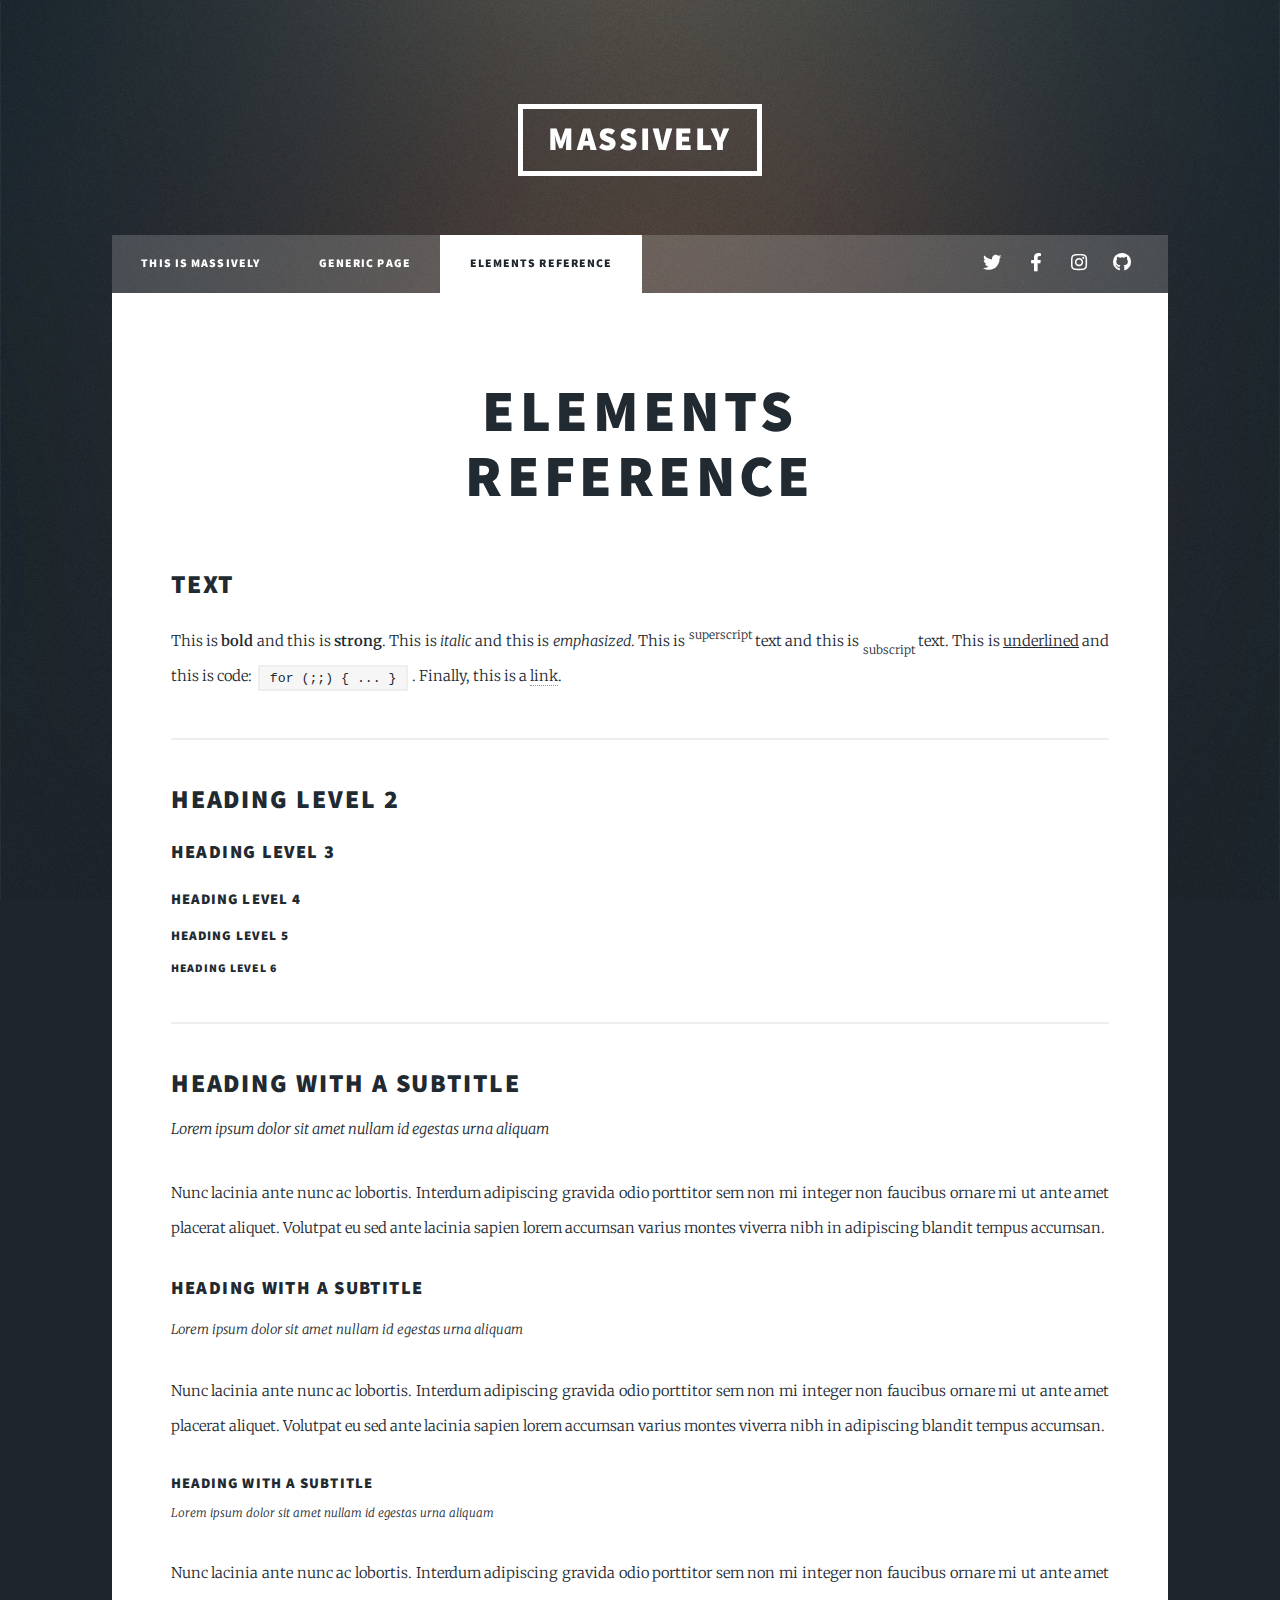
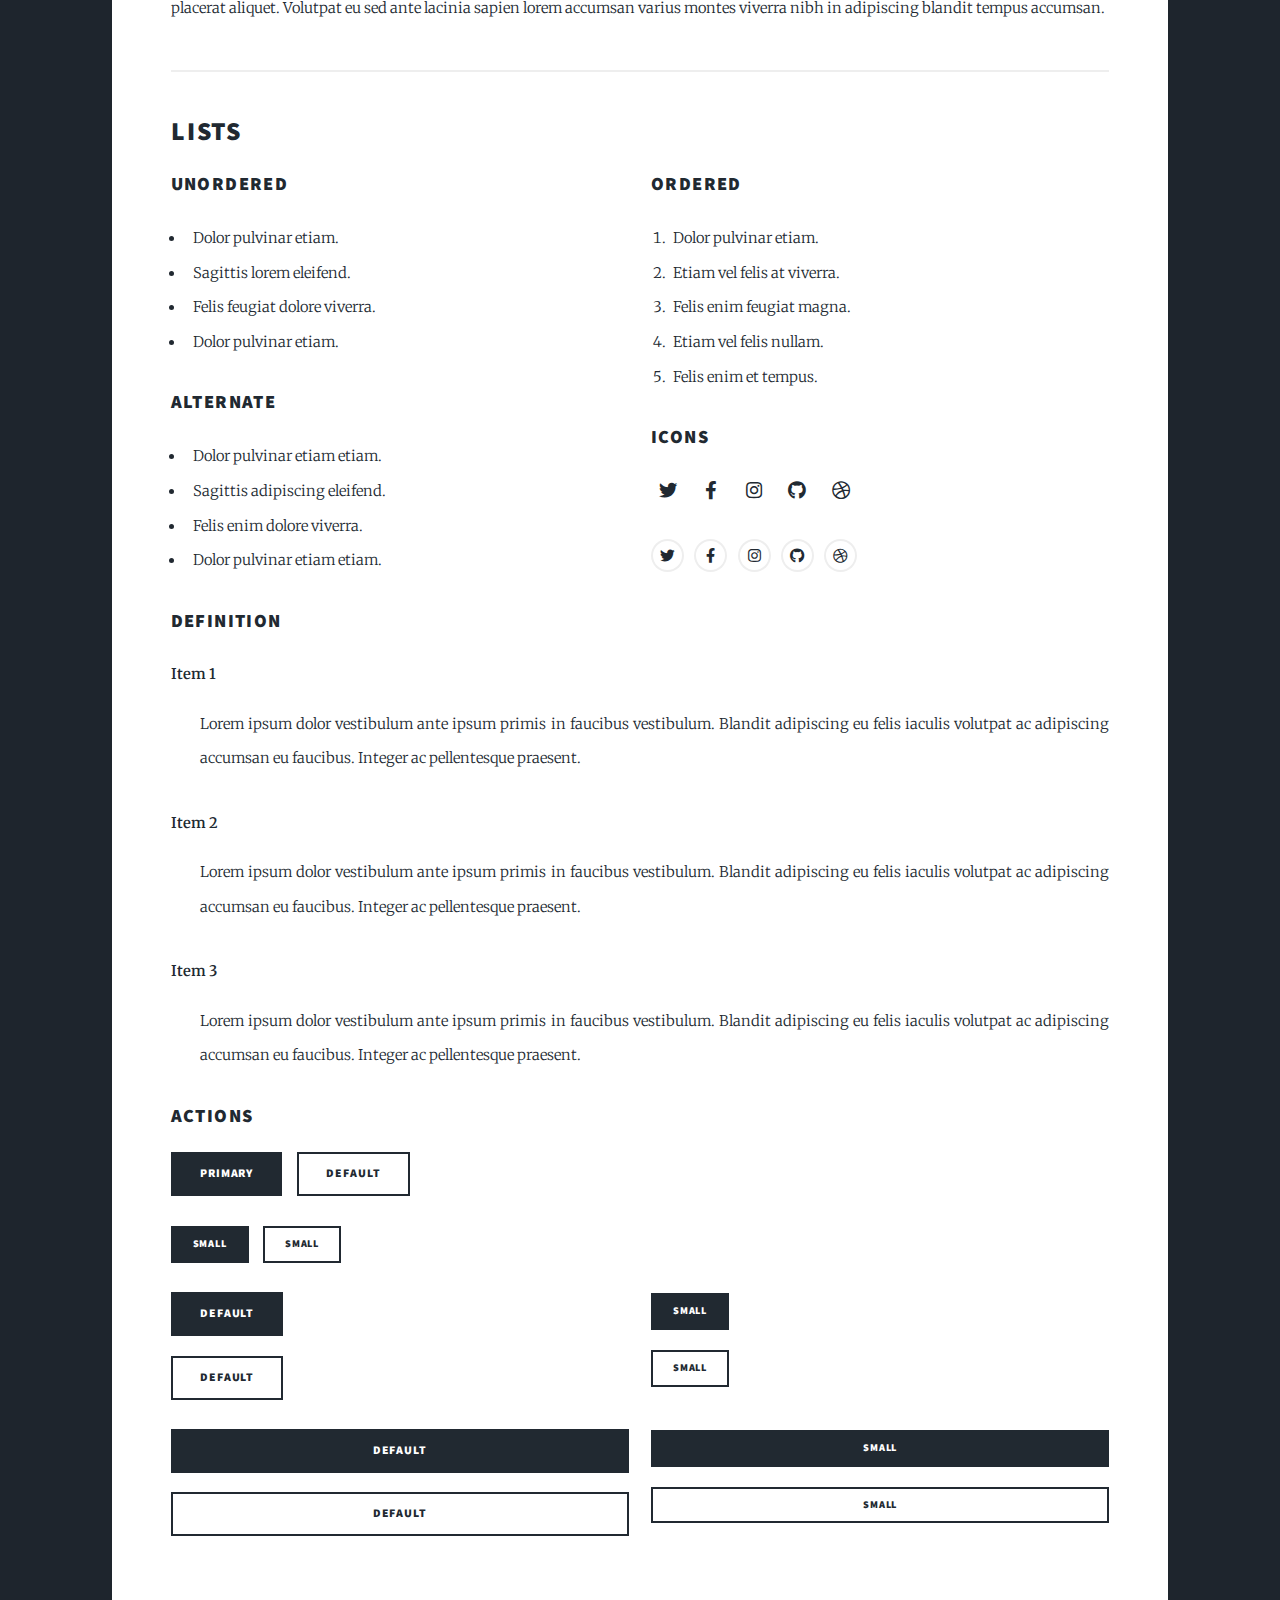
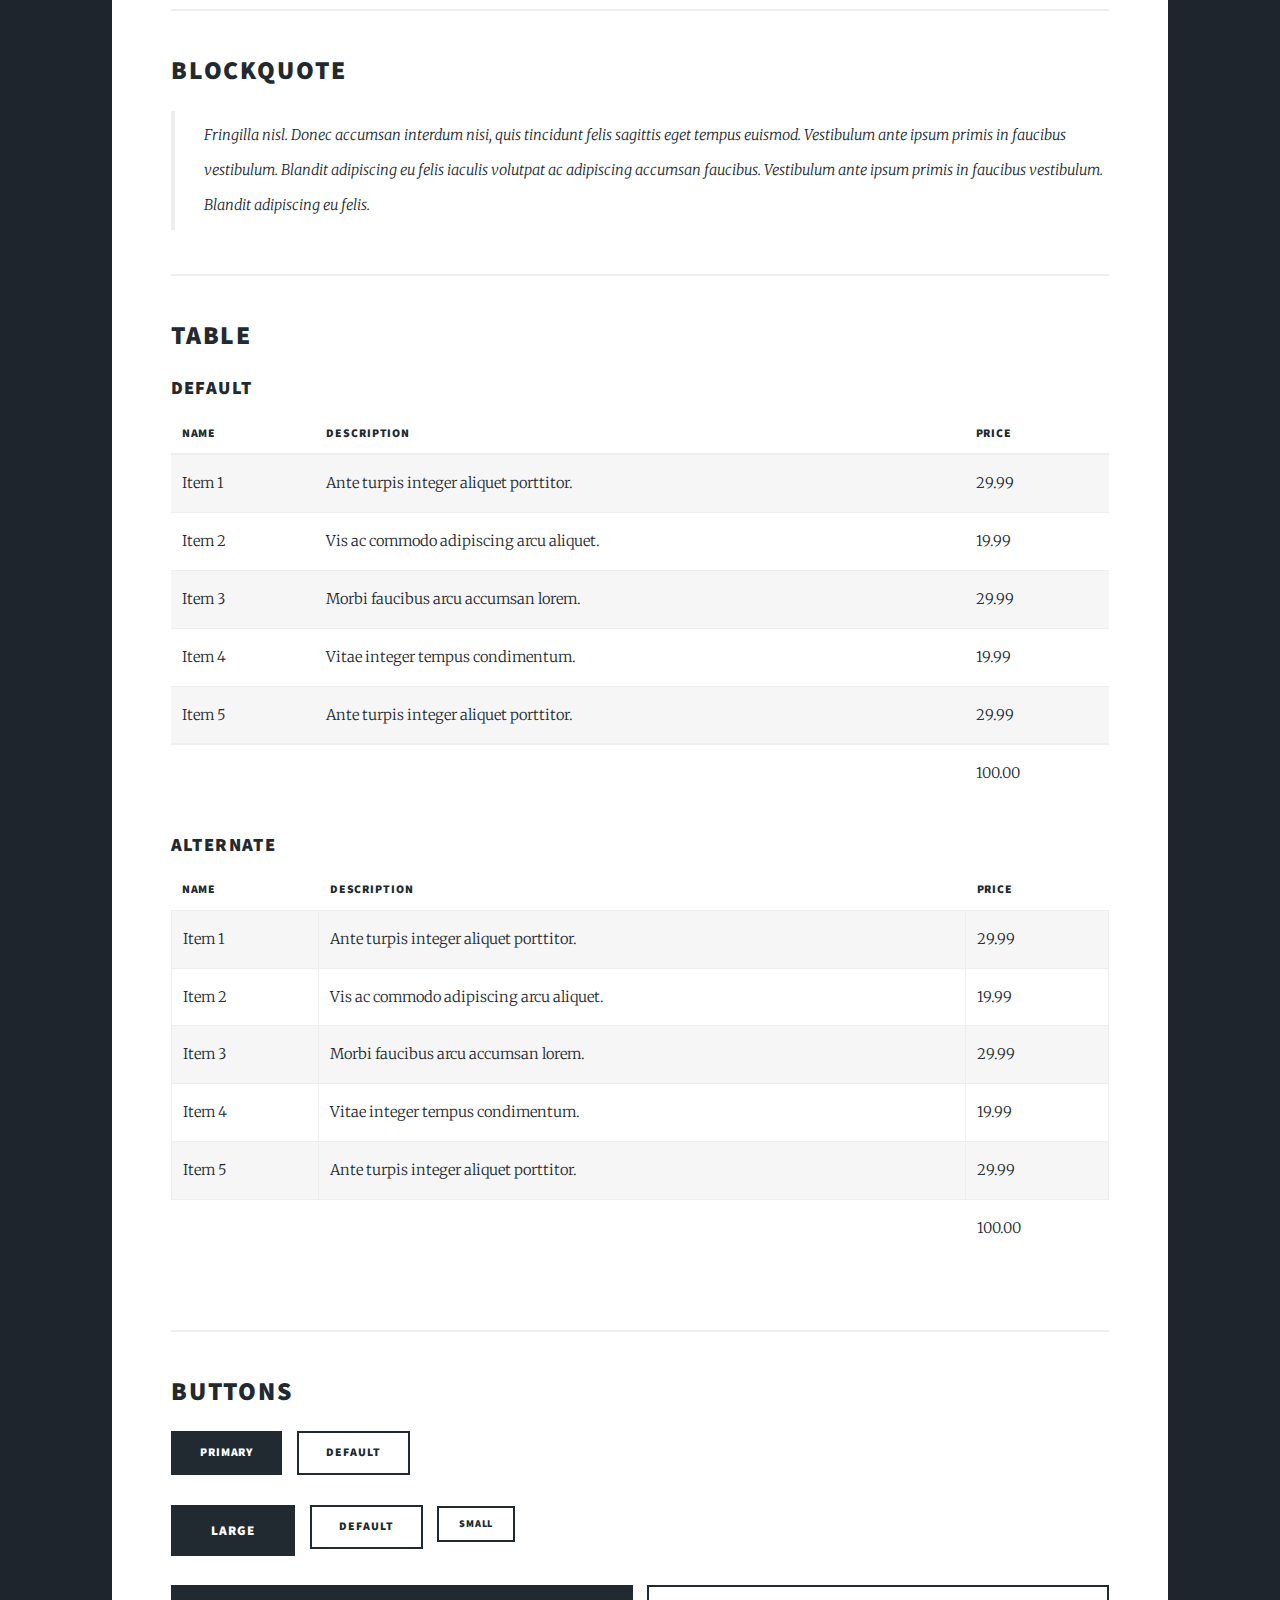
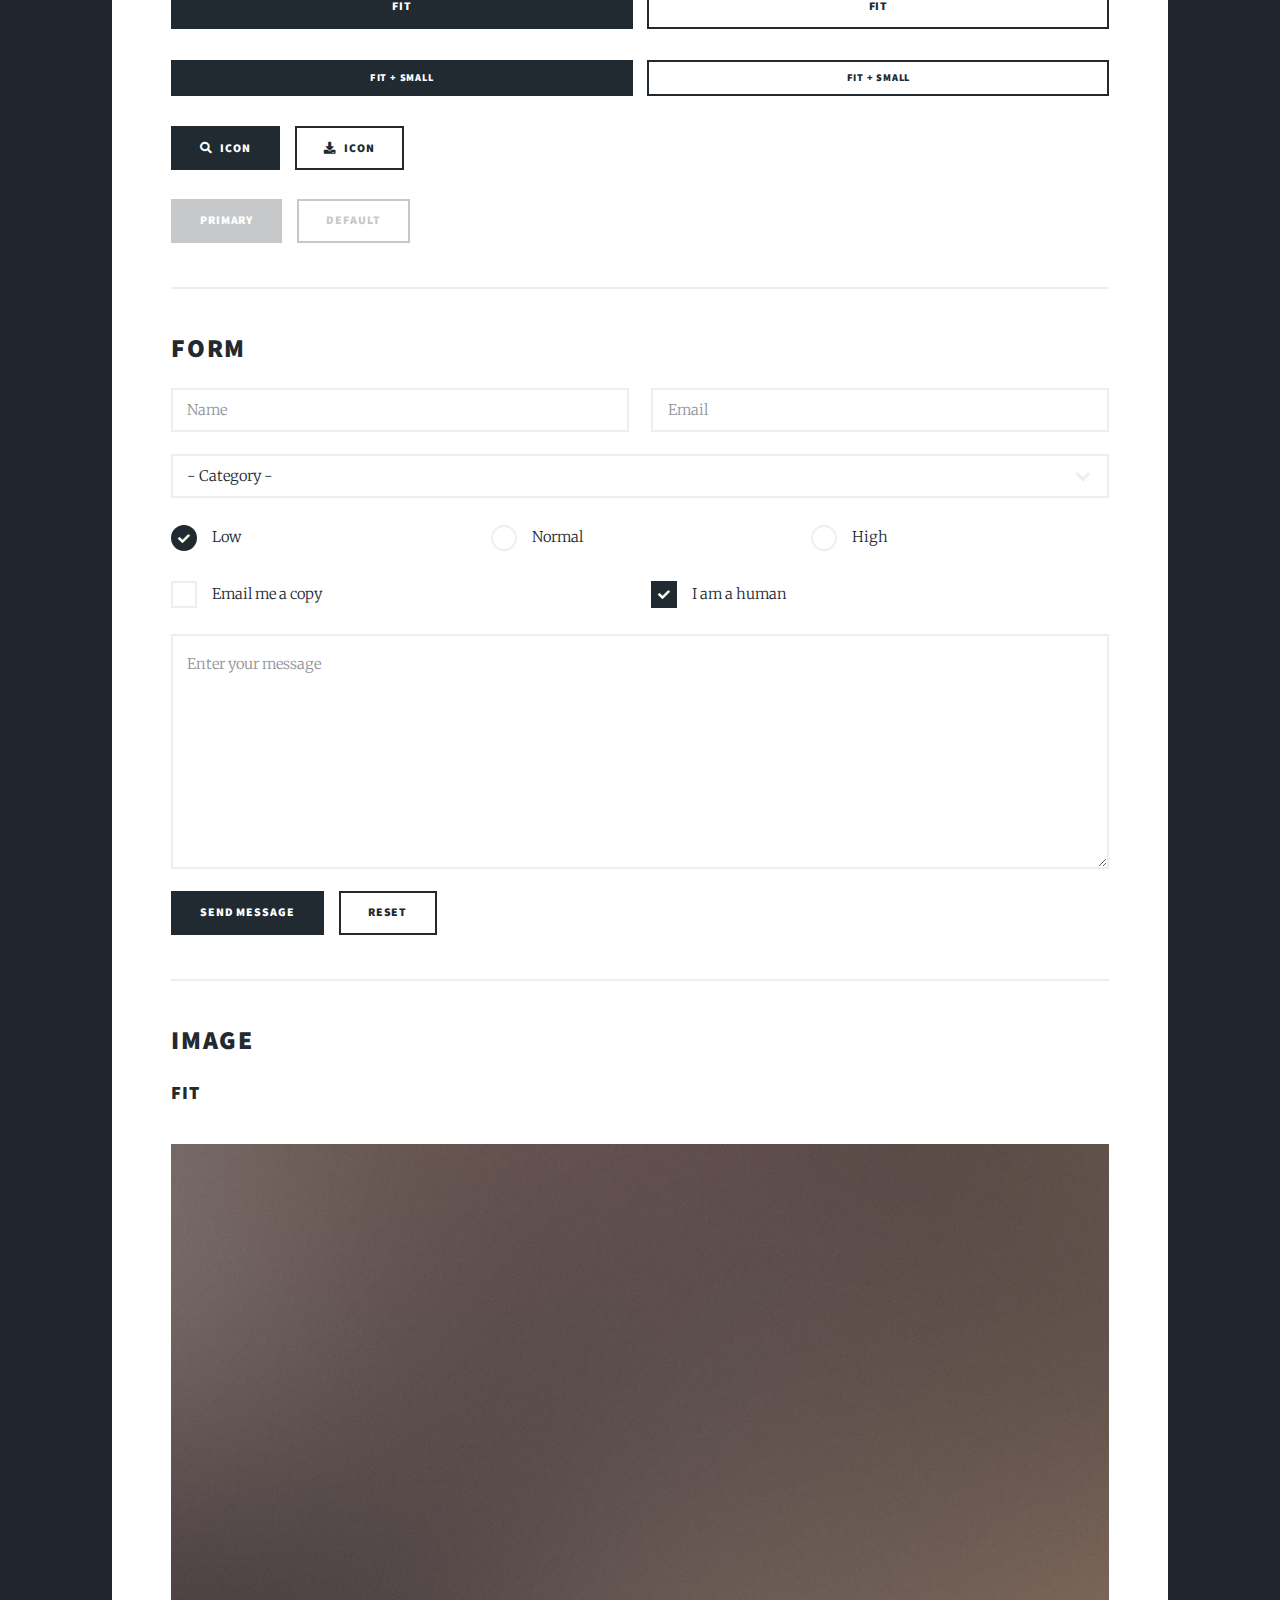
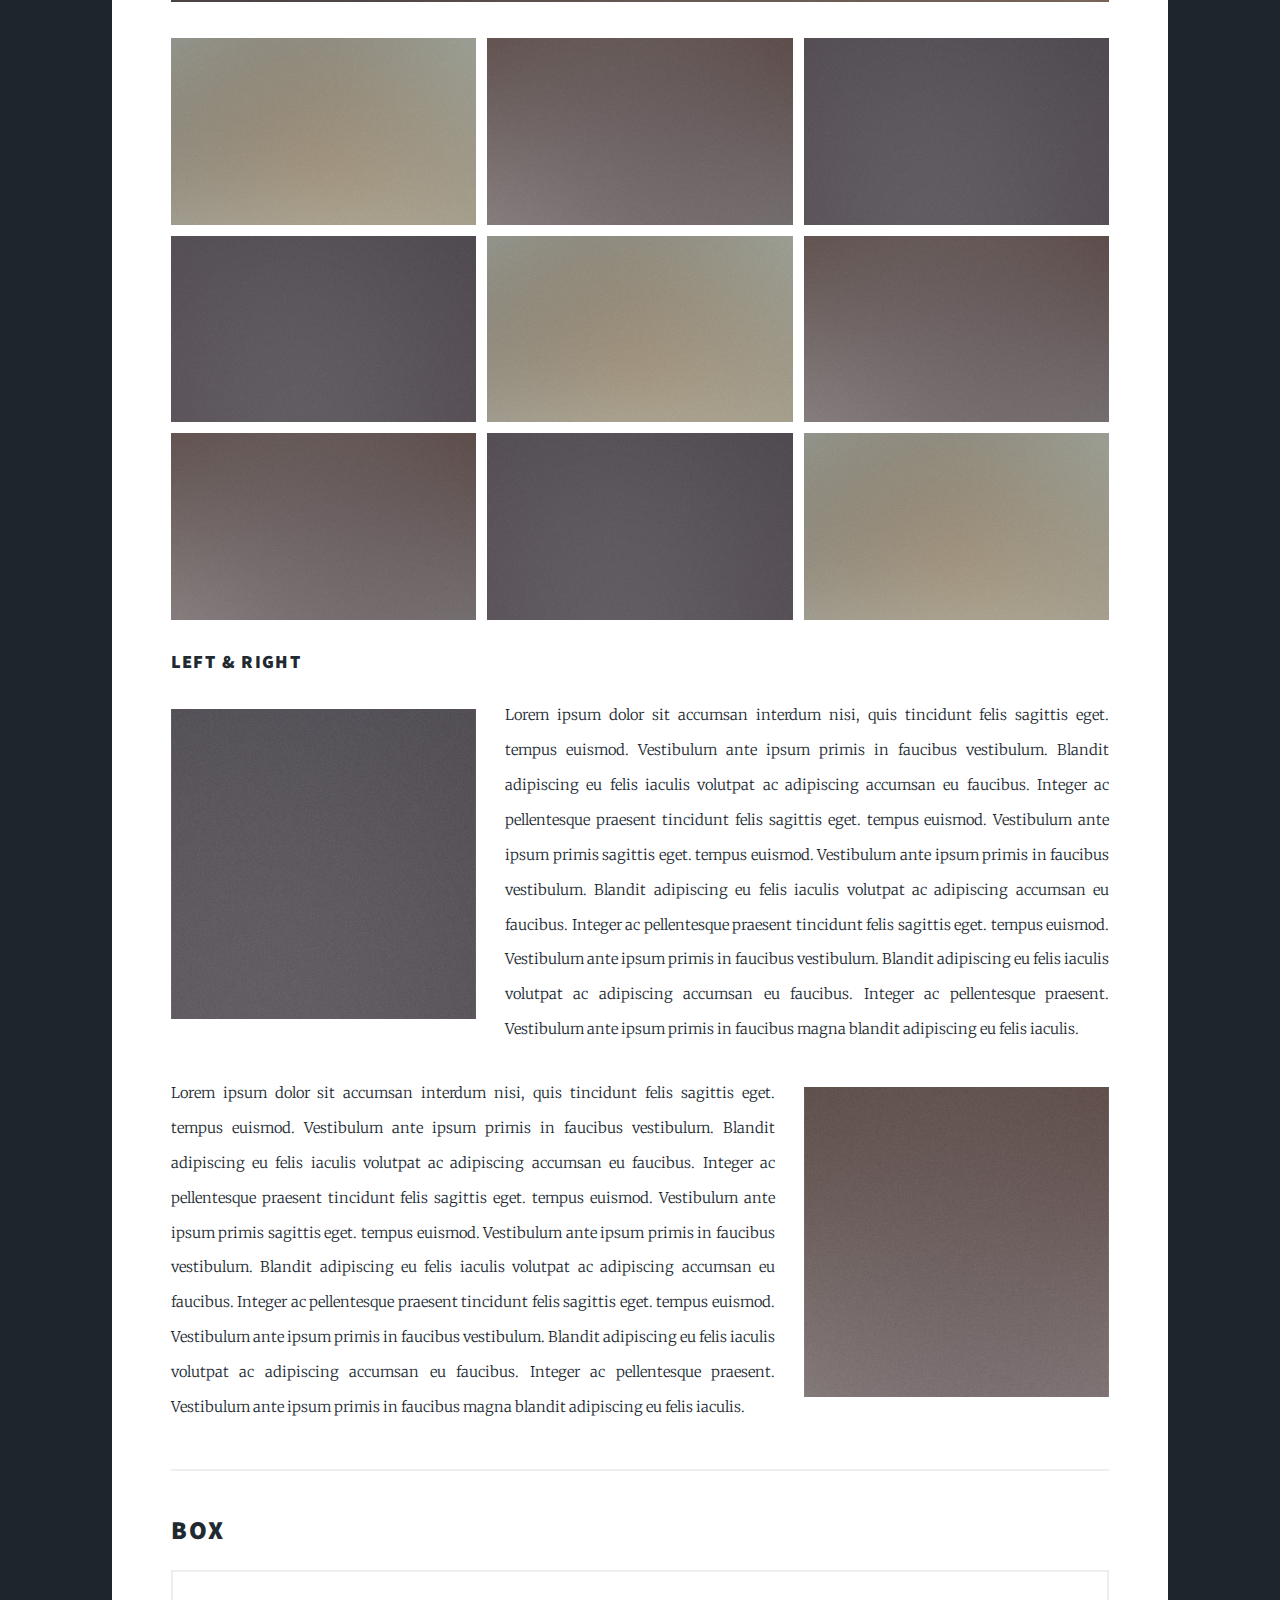
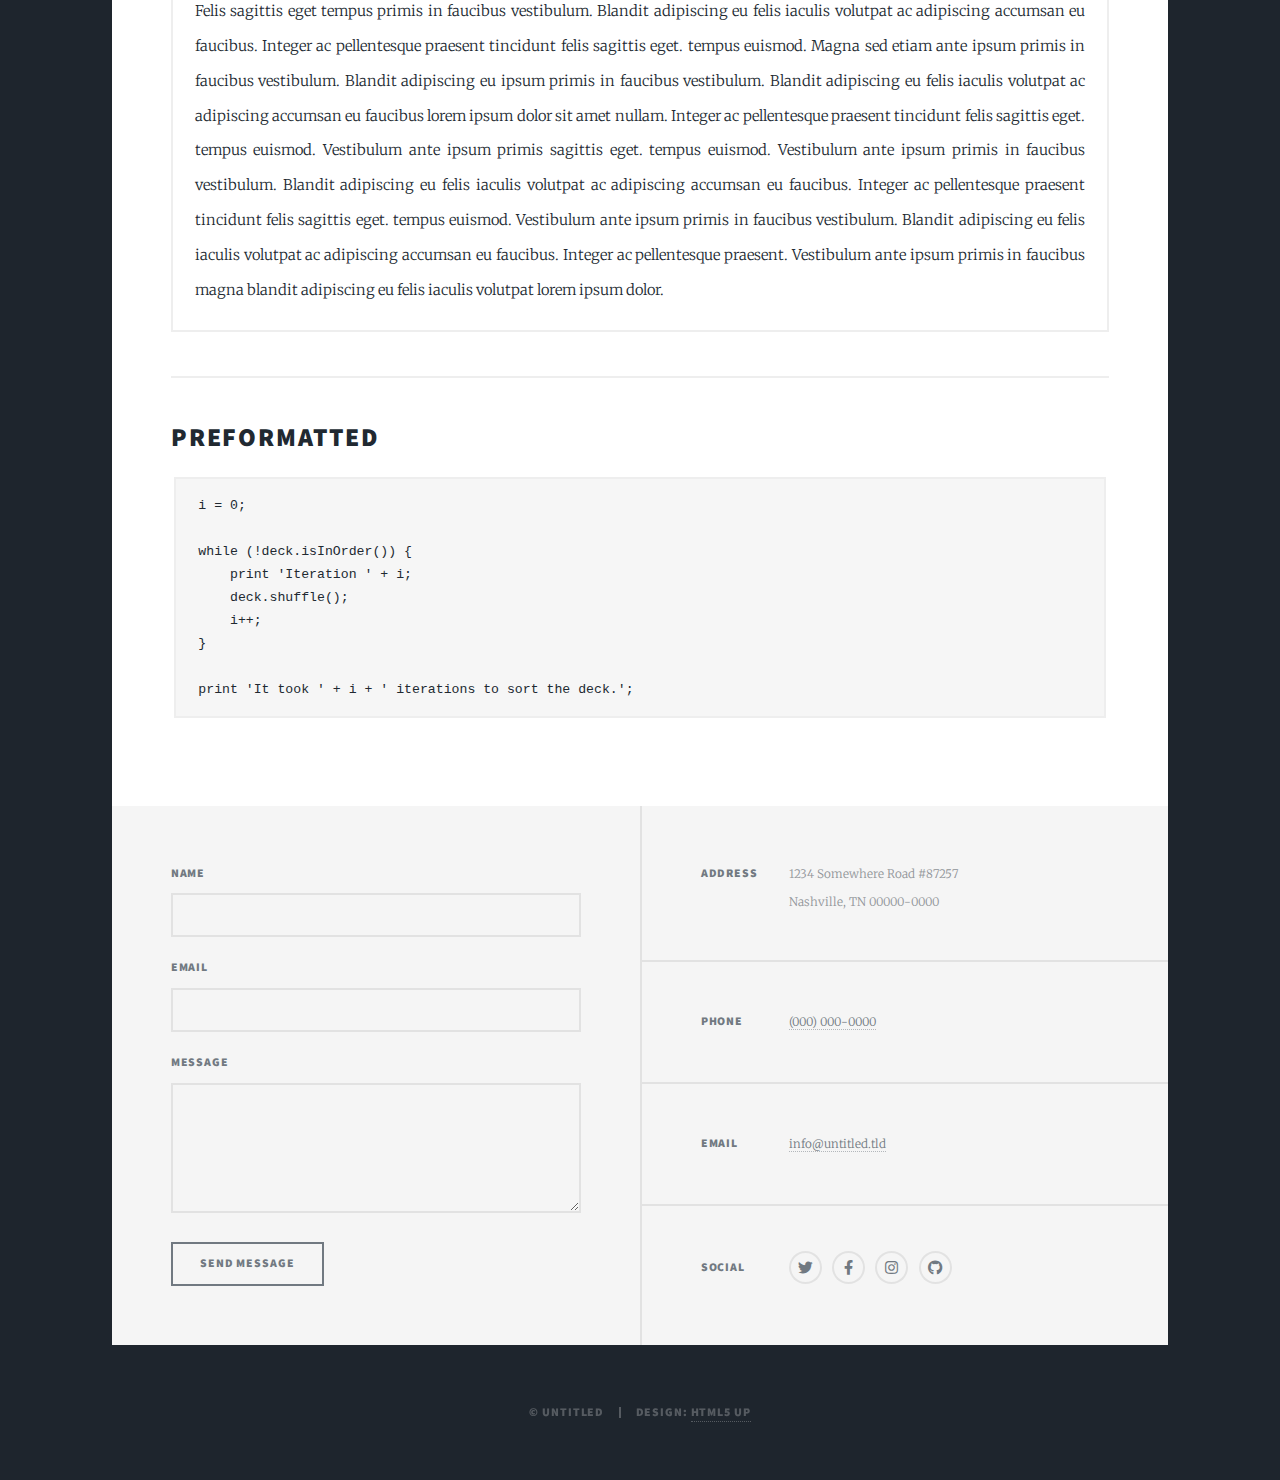
==== elements.html @ 1dd51a82 "initial commit" ====
<!DOCTYPE HTML>
<!--
	Massively by HTML5 UP
	html5up.net | @ajlkn
	Free for personal and commercial use under the CCA 3.0 license (html5up.net/license)
-->
<html>
	<head>
		<title>Elements Reference - Massively by HTML5 UP</title>
		<meta charset="utf-8" />
		<meta name="viewport" content="width=device-width, initial-scale=1, user-scalable=no" />
		<link rel="stylesheet" href="assets/css/main.css" />
		<noscript><link rel="stylesheet" href="assets/css/noscript.css" /></noscript>
	</head>
	<body class="is-preload">

		<!-- Wrapper -->
			<div id="wrapper">

				<!-- Header -->
					<header id="header">
						<a href="index.html" class="logo">Massively</a>
					</header>

				<!-- Nav -->
					<nav id="nav">
						<ul class="links">
							<li><a href="index.html">This is Massively</a></li>
							<li><a href="generic.html">Generic Page</a></li>
							<li class="active"><a href="elements.html">Elements Reference</a></li>
						</ul>
						<ul class="icons">
							<li><a href="#" class="icon brands fa-twitter"><span class="label">Twitter</span></a></li>
							<li><a href="#" class="icon brands fa-facebook-f"><span class="label">Facebook</span></a></li>
							<li><a href="#" class="icon brands fa-instagram"><span class="label">Instagram</span></a></li>
							<li><a href="#" class="icon brands fa-github"><span class="label">GitHub</span></a></li>
						</ul>
					</nav>

				<!-- Main -->
					<div id="main">

						<!-- Post -->
							<section class="post">
								<header class="major">
									<h1>Elements<br />
									Reference</h1>
								</header>

								<!-- Text stuff -->
									<h2>Text</h2>
									<p>This is <b>bold</b> and this is <strong>strong</strong>. This is <i>italic</i> and this is <em>emphasized</em>.
									This is <sup>superscript</sup> text and this is <sub>subscript</sub> text.
									This is <u>underlined</u> and this is code: <code>for (;;) { ... }</code>.
									Finally, this is a <a href="#">link</a>.</p>
									<hr />
									<h2>Heading Level 2</h2>
									<h3>Heading Level 3</h3>
									<h4>Heading Level 4</h4>
									<h5>Heading Level 5</h5>
									<h6>Heading Level 6</h6>
									<hr />
									<header>
										<h2>Heading with a Subtitle</h2>
										<p>Lorem ipsum dolor sit amet nullam id egestas urna aliquam</p>
									</header>
									<p>Nunc lacinia ante nunc ac lobortis. Interdum adipiscing gravida odio porttitor sem non mi integer non faucibus ornare mi ut ante amet placerat aliquet. Volutpat eu sed ante lacinia sapien lorem accumsan varius montes viverra nibh in adipiscing blandit tempus accumsan.</p>
									<header>
										<h3>Heading with a Subtitle</h3>
										<p>Lorem ipsum dolor sit amet nullam id egestas urna aliquam</p>
									</header>
									<p>Nunc lacinia ante nunc ac lobortis. Interdum adipiscing gravida odio porttitor sem non mi integer non faucibus ornare mi ut ante amet placerat aliquet. Volutpat eu sed ante lacinia sapien lorem accumsan varius montes viverra nibh in adipiscing blandit tempus accumsan.</p>
									<header>
										<h4>Heading with a Subtitle</h4>
										<p>Lorem ipsum dolor sit amet nullam id egestas urna aliquam</p>
									</header>
									<p>Nunc lacinia ante nunc ac lobortis. Interdum adipiscing gravida odio porttitor sem non mi integer non faucibus ornare mi ut ante amet placerat aliquet. Volutpat eu sed ante lacinia sapien lorem accumsan varius montes viverra nibh in adipiscing blandit tempus accumsan.</p>

									<hr />

								<!-- Lists -->
									<h2>Lists</h2>
									<div class="row">
										<div class="col-6 col-12-small">

											<h3>Unordered</h3>
											<ul>
												<li>Dolor pulvinar etiam.</li>
												<li>Sagittis lorem eleifend.</li>
												<li>Felis feugiat dolore viverra.</li>
												<li>Dolor pulvinar etiam.</li>
											</ul>

											<h3>Alternate</h3>
											<ul class="alt">
												<li>Dolor pulvinar etiam etiam.</li>
												<li>Sagittis adipiscing eleifend.</li>
												<li>Felis enim dolore viverra.</li>
												<li>Dolor pulvinar etiam etiam.</li>
											</ul>

										</div>
										<div class="col-6 col-12-small">

											<h3>Ordered</h3>
											<ol>
												<li>Dolor pulvinar etiam.</li>
												<li>Etiam vel felis at viverra.</li>
												<li>Felis enim feugiat magna.</li>
												<li>Etiam vel felis nullam.</li>
												<li>Felis enim et tempus.</li>
											</ol>

											<h3>Icons</h3>
											<ul class="icons">
												<li><a href="#" class="icon brands fa-twitter"><span class="label">Twitter</span></a></li>
												<li><a href="#" class="icon brands fa-facebook-f"><span class="label">Facebook</span></a></li>
												<li><a href="#" class="icon brands fa-instagram"><span class="label">Instagram</span></a></li>
												<li><a href="#" class="icon brands fa-github"><span class="label">Github</span></a></li>
												<li><a href="#" class="icon brands fa-dribbble"><span class="label">Dribbble</span></a></li>
											</ul>
											<ul class="icons alt">
												<li><a href="#" class="icon brands alt fa-twitter"><span class="label">Twitter</span></a></li>
												<li><a href="#" class="icon brands alt fa-facebook-f"><span class="label">Facebook</span></a></li>
												<li><a href="#" class="icon brands alt fa-instagram"><span class="label">Instagram</span></a></li>
												<li><a href="#" class="icon brands alt fa-github"><span class="label">Github</span></a></li>
												<li><a href="#" class="icon brands alt fa-dribbble"><span class="label">Dribbble</span></a></li>
											</ul>

										</div>
									</div>
									<h3>Definition</h3>
									<dl>
										<dt>Item 1</dt>
										<dd>
											<p>Lorem ipsum dolor vestibulum ante ipsum primis in faucibus vestibulum. Blandit adipiscing eu felis iaculis volutpat ac adipiscing accumsan eu faucibus. Integer ac pellentesque praesent.</p>
										</dd>
										<dt>Item 2</dt>
										<dd>
											<p>Lorem ipsum dolor vestibulum ante ipsum primis in faucibus vestibulum. Blandit adipiscing eu felis iaculis volutpat ac adipiscing accumsan eu faucibus. Integer ac pellentesque praesent.</p>
										</dd>
										<dt>Item 3</dt>
										<dd>
											<p>Lorem ipsum dolor vestibulum ante ipsum primis in faucibus vestibulum. Blandit adipiscing eu felis iaculis volutpat ac adipiscing accumsan eu faucibus. Integer ac pellentesque praesent.</p>
										</dd>
									</dl>

									<h3>Actions</h3>
									<ul class="actions">
										<li><a href="#" class="button primary">Primary</a></li>
										<li><a href="#" class="button">Default</a></li>
									</ul>
									<ul class="actions small">
										<li><a href="#" class="button primary small">Small</a></li>
										<li><a href="#" class="button small">Small</a></li>
									</ul>
									<div class="row">
										<div class="col-6 col-12-small">
											<ul class="actions stacked">
												<li><a href="#" class="button primary">Default</a></li>
												<li><a href="#" class="button">Default</a></li>
											</ul>
										</div>
										<div class="col-6 col-12-small">
											<ul class="actions stacked">
												<li><a href="#" class="button primary small">Small</a></li>
												<li><a href="#" class="button small">Small</a></li>
											</ul>
										</div>
									</div>
									<div class="row">
										<div class="col-6 col-12-small">
											<ul class="actions stacked">
												<li><a href="#" class="button primary fit">Default</a></li>
												<li><a href="#" class="button fit">Default</a></li>
											</ul>
										</div>
										<div class="col-6 col-12-small">
											<ul class="actions stacked">
												<li><a href="#" class="button primary small fit">Small</a></li>
												<li><a href="#" class="button small fit">Small</a></li>
											</ul>
										</div>
									</div>

									<hr />

								<!-- Blockquote -->
									<h2>Blockquote</h2>
									<blockquote>Fringilla nisl. Donec accumsan interdum nisi, quis tincidunt felis sagittis eget tempus euismod. Vestibulum ante ipsum primis in faucibus vestibulum. Blandit adipiscing eu felis iaculis volutpat ac adipiscing accumsan faucibus. Vestibulum ante ipsum primis in faucibus vestibulum. Blandit adipiscing eu felis.</blockquote>

									<hr />

								<!-- Table -->
									<h2>Table</h2>

									<h3>Default</h3>
									<div class="table-wrapper">
										<table>
											<thead>
												<tr>
													<th>Name</th>
													<th>Description</th>
													<th>Price</th>
												</tr>
											</thead>
											<tbody>
												<tr>
													<td>Item 1</td>
													<td>Ante turpis integer aliquet porttitor.</td>
													<td>29.99</td>
												</tr>
												<tr>
													<td>Item 2</td>
													<td>Vis ac commodo adipiscing arcu aliquet.</td>
													<td>19.99</td>
												</tr>
												<tr>
													<td>Item 3</td>
													<td> Morbi faucibus arcu accumsan lorem.</td>
													<td>29.99</td>
												</tr>
												<tr>
													<td>Item 4</td>
													<td>Vitae integer tempus condimentum.</td>
													<td>19.99</td>
												</tr>
												<tr>
													<td>Item 5</td>
													<td>Ante turpis integer aliquet porttitor.</td>
													<td>29.99</td>
												</tr>
											</tbody>
											<tfoot>
												<tr>
													<td colspan="2"></td>
													<td>100.00</td>
												</tr>
											</tfoot>
										</table>
									</div>

									<h3>Alternate</h3>
									<div class="table-wrapper">
										<table class="alt">
											<thead>
												<tr>
													<th>Name</th>
													<th>Description</th>
													<th>Price</th>
												</tr>
											</thead>
											<tbody>
												<tr>
													<td>Item 1</td>
													<td>Ante turpis integer aliquet porttitor.</td>
													<td>29.99</td>
												</tr>
												<tr>
													<td>Item 2</td>
													<td>Vis ac commodo adipiscing arcu aliquet.</td>
													<td>19.99</td>
												</tr>
												<tr>
													<td>Item 3</td>
													<td> Morbi faucibus arcu accumsan lorem.</td>
													<td>29.99</td>
												</tr>
												<tr>
													<td>Item 4</td>
													<td>Vitae integer tempus condimentum.</td>
													<td>19.99</td>
												</tr>
												<tr>
													<td>Item 5</td>
													<td>Ante turpis integer aliquet porttitor.</td>
													<td>29.99</td>
												</tr>
											</tbody>
											<tfoot>
												<tr>
													<td colspan="2"></td>
													<td>100.00</td>
												</tr>
											</tfoot>
										</table>
									</div>

									<hr />

								<!-- Buttons -->
									<h2>Buttons</h2>
									<ul class="actions">
										<li><a href="#" class="button primary">Primary</a></li>
										<li><a href="#" class="button">Default</a></li>
									</ul>
									<ul class="actions">
										<li><a href="#" class="button primary large">Large</a></li>
										<li><a href="#" class="button">Default</a></li>
										<li><a href="#" class="button small">Small</a></li>
									</ul>
									<ul class="actions fit">
										<li><a href="#" class="button primary fit">Fit</a></li>
										<li><a href="#" class="button fit">Fit</a></li>
									</ul>
									<ul class="actions fit small">
										<li><a href="#" class="button primary fit small">Fit + Small</a></li>
										<li><a href="#" class="button fit small">Fit + Small</a></li>
									</ul>
									<ul class="actions">
										<li><a href="#" class="button primary icon solid fa-search">Icon</a></li>
										<li><a href="#" class="button icon solid fa-download">Icon</a></li>
									</ul>
									<ul class="actions">
										<li><span class="button primary disabled">Primary</span></li>
										<li><span class="button disabled">Default</span></li>
									</ul>

									<hr />

								<!-- Form -->
									<h2>Form</h2>

									<form method="post" action="#">
										<div class="row gtr-uniform">
											<div class="col-6 col-12-xsmall">
												<input type="text" name="demo-name" id="demo-name" value="" placeholder="Name" />
											</div>
											<div class="col-6 col-12-xsmall">
												<input type="email" name="demo-email" id="demo-email" value="" placeholder="Email" />
											</div>
											<!-- Break -->
											<div class="col-12">
												<select name="demo-category" id="demo-category">
													<option value="">- Category -</option>
													<option value="1">Manufacturing</option>
													<option value="1">Shipping</option>
													<option value="1">Administration</option>
													<option value="1">Human Resources</option>
												</select>
											</div>
											<!-- Break -->
											<div class="col-4 col-12-small">
												<input type="radio" id="demo-priority-low" name="demo-priority" checked>
												<label for="demo-priority-low">Low</label>
											</div>
											<div class="col-4 col-12-small">
												<input type="radio" id="demo-priority-normal" name="demo-priority">
												<label for="demo-priority-normal">Normal</label>
											</div>
											<div class="col-4 col-12-small">
												<input type="radio" id="demo-priority-high" name="demo-priority">
												<label for="demo-priority-high">High</label>
											</div>
											<!-- Break -->
											<div class="col-6 col-12-small">
												<input type="checkbox" id="demo-copy" name="demo-copy">
												<label for="demo-copy">Email me a copy</label>
											</div>
											<div class="col-6 col-12-small">
												<input type="checkbox" id="demo-human" name="demo-human" checked>
												<label for="demo-human">I am a human</label>
											</div>
											<!-- Break -->
											<div class="col-12">
												<textarea name="demo-message" id="demo-message" placeholder="Enter your message" rows="6"></textarea>
											</div>
											<!-- Break -->
											<div class="col-12">
												<ul class="actions">
													<li><input type="submit" value="Send Message" class="primary" /></li>
													<li><input type="reset" value="Reset" /></li>
												</ul>
											</div>
										</div>
									</form>

									<hr />

								<!-- Image -->
									<h2>Image</h2>

									<h3>Fit</h3>
									<span class="image fit"><img src="images/pic01.jpg" alt="" /></span>
									<div class="box alt">
										<div class="row gtr-50 gtr-uniform">
											<div class="col-4"><span class="image fit"><img src="images/pic02.jpg" alt="" /></span></div>
											<div class="col-4"><span class="image fit"><img src="images/pic03.jpg" alt="" /></span></div>
											<div class="col-4"><span class="image fit"><img src="images/pic04.jpg" alt="" /></span></div>
											<!-- Break -->
											<div class="col-4"><span class="image fit"><img src="images/pic04.jpg" alt="" /></span></div>
											<div class="col-4"><span class="image fit"><img src="images/pic02.jpg" alt="" /></span></div>
											<div class="col-4"><span class="image fit"><img src="images/pic03.jpg" alt="" /></span></div>
											<!-- Break -->
											<div class="col-4"><span class="image fit"><img src="images/pic03.jpg" alt="" /></span></div>
											<div class="col-4"><span class="image fit"><img src="images/pic04.jpg" alt="" /></span></div>
											<div class="col-4"><span class="image fit"><img src="images/pic02.jpg" alt="" /></span></div>
										</div>
									</div>

									<h3>Left &amp; Right</h3>
									<p><span class="image left"><img src="images/pic08.jpg" alt="" /></span>Lorem ipsum dolor sit accumsan interdum nisi, quis tincidunt felis sagittis eget. tempus euismod. Vestibulum ante ipsum primis in faucibus vestibulum. Blandit adipiscing eu felis iaculis volutpat ac adipiscing accumsan eu faucibus. Integer ac pellentesque praesent tincidunt felis sagittis eget. tempus euismod. Vestibulum ante ipsum primis sagittis eget. tempus euismod. Vestibulum ante ipsum primis in faucibus vestibulum. Blandit adipiscing eu felis iaculis volutpat ac adipiscing accumsan eu faucibus. Integer ac pellentesque praesent tincidunt felis sagittis eget. tempus euismod. Vestibulum ante ipsum primis in faucibus vestibulum. Blandit adipiscing eu felis iaculis volutpat ac adipiscing accumsan eu faucibus. Integer ac pellentesque praesent. Vestibulum ante ipsum primis in faucibus magna blandit adipiscing eu felis iaculis.</p>
									<p><span class="image right"><img src="images/pic09.jpg" alt="" /></span>Lorem ipsum dolor sit accumsan interdum nisi, quis tincidunt felis sagittis eget. tempus euismod. Vestibulum ante ipsum primis in faucibus vestibulum. Blandit adipiscing eu felis iaculis volutpat ac adipiscing accumsan eu faucibus. Integer ac pellentesque praesent tincidunt felis sagittis eget. tempus euismod. Vestibulum ante ipsum primis sagittis eget. tempus euismod. Vestibulum ante ipsum primis in faucibus vestibulum. Blandit adipiscing eu felis iaculis volutpat ac adipiscing accumsan eu faucibus. Integer ac pellentesque praesent tincidunt felis sagittis eget. tempus euismod. Vestibulum ante ipsum primis in faucibus vestibulum. Blandit adipiscing eu felis iaculis volutpat ac adipiscing accumsan eu faucibus. Integer ac pellentesque praesent. Vestibulum ante ipsum primis in faucibus magna blandit adipiscing eu felis iaculis.</p>

									<hr />

								<!-- Box -->
									<h2>Box</h2>
									<div class="box">
										<p>Felis sagittis eget tempus primis in faucibus vestibulum. Blandit adipiscing eu felis iaculis volutpat ac adipiscing accumsan eu faucibus. Integer ac pellentesque praesent tincidunt felis sagittis eget. tempus euismod. Magna sed etiam ante ipsum primis in faucibus vestibulum. Blandit adipiscing eu ipsum primis in faucibus vestibulum. Blandit adipiscing eu felis iaculis volutpat ac adipiscing accumsan eu faucibus lorem ipsum dolor sit amet nullam. Integer ac pellentesque praesent tincidunt felis sagittis eget. tempus euismod. Vestibulum ante ipsum primis sagittis eget. tempus euismod. Vestibulum ante ipsum primis in faucibus vestibulum. Blandit adipiscing eu felis iaculis volutpat ac adipiscing accumsan eu faucibus. Integer ac pellentesque praesent tincidunt felis sagittis eget. tempus euismod. Vestibulum ante ipsum primis in faucibus vestibulum. Blandit adipiscing eu felis iaculis volutpat ac adipiscing accumsan eu faucibus. Integer ac pellentesque praesent. Vestibulum ante ipsum primis in faucibus magna blandit adipiscing eu felis iaculis volutpat lorem ipsum dolor.</p>
									</div>

									<hr />

								<!-- Preformatted Code -->
									<h2>Preformatted</h2>
									<pre><code>i = 0;

while (!deck.isInOrder()) {
    print 'Iteration ' + i;
    deck.shuffle();
    i++;
}

print 'It took ' + i + ' iterations to sort the deck.';
</code></pre>

							</section>

					</div>

				<!-- Footer -->
					<footer id="footer">
						<section>
							<form method="post" action="#">
								<div class="fields">
									<div class="field">
										<label for="name">Name</label>
										<input type="text" name="name" id="name" />
									</div>
									<div class="field">
										<label for="email">Email</label>
										<input type="text" name="email" id="email" />
									</div>
									<div class="field">
										<label for="message">Message</label>
										<textarea name="message" id="message" rows="3"></textarea>
									</div>
								</div>
								<ul class="actions">
									<li><input type="submit" value="Send Message" /></li>
								</ul>
							</form>
						</section>
						<section class="split contact">
							<section class="alt">
								<h3>Address</h3>
								<p>1234 Somewhere Road #87257<br />
								Nashville, TN 00000-0000</p>
							</section>
							<section>
								<h3>Phone</h3>
								<p><a href="#">(000) 000-0000</a></p>
							</section>
							<section>
								<h3>Email</h3>
								<p><a href="#">info@untitled.tld</a></p>
							</section>
							<section>
								<h3>Social</h3>
								<ul class="icons alt">
									<li><a href="#" class="icon brands alt fa-twitter"><span class="label">Twitter</span></a></li>
									<li><a href="#" class="icon brands alt fa-facebook-f"><span class="label">Facebook</span></a></li>
									<li><a href="#" class="icon brands alt fa-instagram"><span class="label">Instagram</span></a></li>
									<li><a href="#" class="icon brands alt fa-github"><span class="label">GitHub</span></a></li>
								</ul>
							</section>
						</section>
					</footer>

				<!-- Copyright -->
					<div id="copyright">
						<ul><li>&copy; Untitled</li><li>Design: <a href="https://html5up.net">HTML5 UP</a></li></ul>
					</div>

			</div>

		<!-- Scripts -->
			<script src="assets/js/jquery.min.js"></script>
			<script src="assets/js/jquery.scrollex.min.js"></script>
			<script src="assets/js/jquery.scrolly.min.js"></script>
			<script src="assets/js/browser.min.js"></script>
			<script src="assets/js/breakpoints.min.js"></script>
			<script src="assets/js/util.js"></script>
			<script src="assets/js/main.js"></script>

	</body>
</html>
---- assets/css/main.css ----
@import url(fontawesome-all.min.css);
@import url("https://fonts.googleapis.com/css?family=Merriweather:300,700,300italic,700italic|Source+Sans+Pro:900");

/*
	Massively by HTML5 UP
	html5up.net | @ajlkn
	Free for personal and commercial use under the CCA 3.0 license (html5up.net/license)
*/

html, body, div, span, applet, object,
iframe, h1, h2, h3, h4, h5, h6, p, blockquote,
pre, a, abbr, acronym, address, big, cite,
code, del, dfn, em, img, ins, kbd, q, s, samp,
small, strike, strong, sub, sup, tt, var, b,
u, i, center, dl, dt, dd, ol, ul, li, fieldset,
form, label, legend, table, caption, tbody,
tfoot, thead, tr, th, td, article, aside,
canvas, details, embed, figure, figcaption,
footer, header, hgroup, menu, nav, output, ruby,
section, summary, time, mark, audio, video {
	margin: 0;
	padding: 0;
	border: 0;
	font-size: 100%;
	font: inherit;
	vertical-align: baseline;}

article, aside, details, figcaption, figure,
footer, header, hgroup, menu, nav, section {
	display: block;}

body {
	line-height: 1;
}

ol, ul {
	list-style: none;
}

blockquote, q {
	quotes: none;
}

	blockquote:before, blockquote:after, q:before, q:after {
		content: '';
		content: none;
	}

table {
	border-collapse: collapse;
	border-spacing: 0;
}

body {
	-webkit-text-size-adjust: none;
}

mark {
	background-color: transparent;
	color: inherit;
}

input::-moz-focus-inner {
	border: 0;
	padding: 0;
}

input, select, textarea {
	-moz-appearance: none;
	-webkit-appearance: none;
	-ms-appearance: none;
	appearance: none;
}

/* Basic */

	@-ms-viewport {
		width: device-width;
	}

	body {
		-ms-overflow-style: scrollbar;
	}

	@media screen and (max-width: 480px) {

		html, body {
			min-width: 320px;
		}

	}

	html {
		box-sizing: border-box;
	}

	*, *:before, *:after {
		box-sizing: inherit;
	}

	body {
		background-color: #1e252d;
	}

		body.is-preload *, body.is-preload *:before, body.is-preload *:after {
			-moz-animation: none !important;
			-webkit-animation: none !important;
			-ms-animation: none !important;
			animation: none !important;
			-moz-transition: none !important;
			-webkit-transition: none !important;
			-ms-transition: none !important;
			transition: none !important;
		}

/* Type */

	html {
		font-size: 16pt;
	}

		@media screen and (max-width: 1680px) {

			html {
				font-size: 12pt;
			}

		}

		@media screen and (max-width: 1280px) {

			html {
				font-size: 11pt;
			}

		}

		@media screen and (max-width: 360px) {

			html {
				font-size: 10pt;
			}

		}

	body {
		color: #212931;
	}

	body, input, select, textarea {
		font-family: "Merriweather", Georgia, serif;
		font-weight: 300;
		font-size: 1rem;
		line-height: 2.375;
	}

	a {
		-moz-transition: color 0.2s ease-in-out, background-color 0.2s ease-in-out, border-color 0.2s ease-in-out, box-shadow 0.2s ease-in-out;
		-webkit-transition: color 0.2s ease-in-out, background-color 0.2s ease-in-out, border-color 0.2s ease-in-out, box-shadow 0.2s ease-in-out;
		-ms-transition: color 0.2s ease-in-out, background-color 0.2s ease-in-out, border-color 0.2s ease-in-out, box-shadow 0.2s ease-in-out;
		transition: color 0.2s ease-in-out, background-color 0.2s ease-in-out, border-color 0.2s ease-in-out, box-shadow 0.2s ease-in-out;
		border-bottom: dotted 1px;
		text-decoration: none;
	}

		a:hover {
			border-bottom-color: transparent;
		}

	strong, b {
		font-weight: 600;
	}

	em, i {
		font-style: italic;
	}

	p {
		text-align: justify;
		margin: 0 0 2rem 0;
	}

	h1, h2, h3, h4, h5, h6 {
		font-family: "Source Sans Pro", Helvetica, sans-serif;
		font-weight: 900;
		line-height: 1.5;
		letter-spacing: 0.075em;
		text-transform: uppercase;
		margin: 0 0 1rem 0;
	}

		h1 a, h2 a, h3 a, h4 a, h5 a, h6 a {
			border-bottom: 0;
			color: inherit;
			text-decoration: none;
		}

	h1 {
		font-size: 4rem;
		line-height: 1.1;
		margin: 0 0 2rem 0;
	}

	h2 {
		font-size: 1.75rem;
		line-height: 1.3;
		margin: 0 0 1.5rem 0;
	}

	h3 {
		font-size: 1.25rem;
		margin: 0 0 1.5rem 0;
	}

	h4 {
		font-size: 1rem;
	}

	h5 {
		font-size: 0.9rem;
	}

	h6 {
		font-size: 0.8rem;
	}

	sub {
		font-size: 0.8rem;
		position: relative;
		top: 0.5rem;
	}

	sup {
		font-size: 0.8rem;
		position: relative;
		top: -0.5rem;
	}

	blockquote {
		border-left: solid 4px;
		font-style: italic;
		margin: 0 0 2rem 0;
		padding: 0.5rem 0 0.5rem 2rem;
	}

	code {
		border: solid 2px;
		font-family: "Courier New", monospace;
		font-size: 0.9rem;
		margin: 0 0.25rem;
		padding: 0.25rem 0.65rem;
	}

	pre {
		-webkit-overflow-scrolling: touch;
		font-family: "Courier New", monospace;
		font-size: 0.9rem;
		margin: 0 0 2rem 0;
	}

		pre code {
			display: block;
			line-height: 1.75;
			padding: 1rem 1.5rem;
			overflow-x: auto;
		}

	hr {
		border: 0;
		border-bottom: solid 2px;
		margin: 3rem 0;
	}

		hr.major {
			margin: 5rem 0;
		}

	.align-left {
		text-align: left;
	}

	.align-center {
		text-align: center;
	}

	.align-right {
		text-align: right;
	}

	input, select, textarea {
		color: #212931;
	}

	a {
		color: #212931;
		border-bottom-color: rgba(33, 41, 49, 0.5);
	}

		a:hover {
			border-bottom-color: transparent;
			color: #18bfef !important;
		}

	strong, b {
		color: #212931;
	}

	h1, h2, h3, h4, h5, h6 {
		color: #212931;
	}

	blockquote {
		border-left-color: #eeeeee;
	}

	code {
		background: rgba(220, 220, 220, 0.25);
		border-color: #eeeeee;
	}

	hr {
		border-bottom-color: #eeeeee;
	}

/* Row */

	.row {
		display: flex;
		flex-wrap: wrap;
		box-sizing: border-box;
		align-items: stretch;
	}

		.row > * {
			box-sizing: border-box;
		}

		.row.gtr-uniform > * > :last-child {
			margin-bottom: 0;
		}

		.row.aln-left {
			justify-content: flex-start;
		}

		.row.aln-center {
			justify-content: center;
		}

		.row.aln-right {
			justify-content: flex-end;
		}

		.row.aln-top {
			align-items: flex-start;
		}

		.row.aln-middle {
			align-items: center;
		}

		.row.aln-bottom {
			align-items: flex-end;
		}

		.row > .imp {
			order: -1;
		}

		.row > .col-1 {
			width: 8.33333%;
		}

		.row > .off-1 {
			margin-left: 8.33333%;
		}

		.row > .col-2 {
			width: 16.66667%;
		}

		.row > .off-2 {
			margin-left: 16.66667%;
		}

		.row > .col-3 {
			width: 25%;
		}

		.row > .off-3 {
			margin-left: 25%;
		}

		.row > .col-4 {
			width: 33.33333%;
		}

		.row > .off-4 {
			margin-left: 33.33333%;
		}

		.row > .col-5 {
			width: 41.66667%;
		}

		.row > .off-5 {
			margin-left: 41.66667%;
		}

		.row > .col-6 {
			width: 50%;
		}

		.row > .off-6 {
			margin-left: 50%;
		}

		.row > .col-7 {
			width: 58.33333%;
		}

		.row > .off-7 {
			margin-left: 58.33333%;
		}

		.row > .col-8 {
			width: 66.66667%;
		}

		.row > .off-8 {
			margin-left: 66.66667%;
		}

		.row > .col-9 {
			width: 75%;
		}

		.row > .off-9 {
			margin-left: 75%;
		}

		.row > .col-10 {
			width: 83.33333%;
		}

		.row > .off-10 {
			margin-left: 83.33333%;
		}

		.row > .col-11 {
			width: 91.66667%;
		}

		.row > .off-11 {
			margin-left: 91.66667%;
		}

		.row > .col-12 {
			width: 100%;
		}

		.row > .off-12 {
			margin-left: 100%;
		}

		.row.gtr-0 {
			margin-top: 0;
			margin-left: 0rem;
		}

			.row.gtr-0 > * {
				padding: 0 0 0 0rem;
			}

			.row.gtr-0.gtr-uniform {
				margin-top: 0rem;
			}

				.row.gtr-0.gtr-uniform > * {
					padding-top: 0rem;
				}

		.row.gtr-25 {
			margin-top: 0;
			margin-left: -0.375rem;
		}

			.row.gtr-25 > * {
				padding: 0 0 0 0.375rem;
			}

			.row.gtr-25.gtr-uniform {
				margin-top: -0.375rem;
			}

				.row.gtr-25.gtr-uniform > * {
					padding-top: 0.375rem;
				}

		.row.gtr-50 {
			margin-top: 0;
			margin-left: -0.75rem;
		}

			.row.gtr-50 > * {
				padding: 0 0 0 0.75rem;
			}

			.row.gtr-50.gtr-uniform {
				margin-top: -0.75rem;
			}

				.row.gtr-50.gtr-uniform > * {
					padding-top: 0.75rem;
				}

		.row {
			margin-top: 0;
			margin-left: -1.5rem;
		}

			.row > * {
				padding: 0 0 0 1.5rem;
			}

			.row.gtr-uniform {
				margin-top: -1.5rem;
			}

				.row.gtr-uniform > * {
					padding-top: 1.5rem;
				}

		.row.gtr-150 {
			margin-top: 0;
			margin-left: -2.25rem;
		}

			.row.gtr-150 > * {
				padding: 0 0 0 2.25rem;
			}

			.row.gtr-150.gtr-uniform {
				margin-top: -2.25rem;
			}

				.row.gtr-150.gtr-uniform > * {
					padding-top: 2.25rem;
				}

		.row.gtr-200 {
			margin-top: 0;
			margin-left: -3rem;
		}

			.row.gtr-200 > * {
				padding: 0 0 0 3rem;
			}

			.row.gtr-200.gtr-uniform {
				margin-top: -3rem;
			}

				.row.gtr-200.gtr-uniform > * {
					padding-top: 3rem;
				}

		@media screen and (max-width: 1680px) {

			.row {
				display: flex;
				flex-wrap: wrap;
				box-sizing: border-box;
				align-items: stretch;
			}

				.row > * {
					box-sizing: border-box;
				}

				.row.gtr-uniform > * > :last-child {
					margin-bottom: 0;
				}

				.row.aln-left {
					justify-content: flex-start;
				}

				.row.aln-center {
					justify-content: center;
				}

				.row.aln-right {
					justify-content: flex-end;
				}

				.row.aln-top {
					align-items: flex-start;
				}

				.row.aln-middle {
					align-items: center;
				}

				.row.aln-bottom {
					align-items: flex-end;
				}

				.row > .imp-xlarge {
					order: -1;
				}

				.row > .col-1-xlarge {
					width: 8.33333%;
				}

				.row > .off-1-xlarge {
					margin-left: 8.33333%;
				}

				.row > .col-2-xlarge {
					width: 16.66667%;
				}

				.row > .off-2-xlarge {
					margin-left: 16.66667%;
				}

				.row > .col-3-xlarge {
					width: 25%;
				}

				.row > .off-3-xlarge {
					margin-left: 25%;
				}

				.row > .col-4-xlarge {
					width: 33.33333%;
				}

				.row > .off-4-xlarge {
					margin-left: 33.33333%;
				}

				.row > .col-5-xlarge {
					width: 41.66667%;
				}

				.row > .off-5-xlarge {
					margin-left: 41.66667%;
				}

				.row > .col-6-xlarge {
					width: 50%;
				}

				.row > .off-6-xlarge {
					margin-left: 50%;
				}

				.row > .col-7-xlarge {
					width: 58.33333%;
				}

				.row > .off-7-xlarge {
					margin-left: 58.33333%;
				}

				.row > .col-8-xlarge {
					width: 66.66667%;
				}

				.row > .off-8-xlarge {
					margin-left: 66.66667%;
				}

				.row > .col-9-xlarge {
					width: 75%;
				}

				.row > .off-9-xlarge {
					margin-left: 75%;
				}

				.row > .col-10-xlarge {
					width: 83.33333%;
				}

				.row > .off-10-xlarge {
					margin-left: 83.33333%;
				}

				.row > .col-11-xlarge {
					width: 91.66667%;
				}

				.row > .off-11-xlarge {
					margin-left: 91.66667%;
				}

				.row > .col-12-xlarge {
					width: 100%;
				}

				.row > .off-12-xlarge {
					margin-left: 100%;
				}

				.row.gtr-0 {
					margin-top: 0;
					margin-left: 0rem;
				}

					.row.gtr-0 > * {
						padding: 0 0 0 0rem;
					}

					.row.gtr-0.gtr-uniform {
						margin-top: 0rem;
					}

						.row.gtr-0.gtr-uniform > * {
							padding-top: 0rem;
						}

				.row.gtr-25 {
					margin-top: 0;
					margin-left: -0.375rem;
				}

					.row.gtr-25 > * {
						padding: 0 0 0 0.375rem;
					}

					.row.gtr-25.gtr-uniform {
						margin-top: -0.375rem;
					}

						.row.gtr-25.gtr-uniform > * {
							padding-top: 0.375rem;
						}

				.row.gtr-50 {
					margin-top: 0;
					margin-left: -0.75rem;
				}

					.row.gtr-50 > * {
						padding: 0 0 0 0.75rem;
					}

					.row.gtr-50.gtr-uniform {
						margin-top: -0.75rem;
					}

						.row.gtr-50.gtr-uniform > * {
							padding-top: 0.75rem;
						}

				.row {
					margin-top: 0;
					margin-left: -1.5rem;
				}

					.row > * {
						padding: 0 0 0 1.5rem;
					}

					.row.gtr-uniform {
						margin-top: -1.5rem;
					}

						.row.gtr-uniform > * {
							padding-top: 1.5rem;
						}

				.row.gtr-150 {
					margin-top: 0;
					margin-left: -2.25rem;
				}

					.row.gtr-150 > * {
						padding: 0 0 0 2.25rem;
					}

					.row.gtr-150.gtr-uniform {
						margin-top: -2.25rem;
					}

						.row.gtr-150.gtr-uniform > * {
							padding-top: 2.25rem;
						}

				.row.gtr-200 {
					margin-top: 0;
					margin-left: -3rem;
				}

					.row.gtr-200 > * {
						padding: 0 0 0 3rem;
					}

					.row.gtr-200.gtr-uniform {
						margin-top: -3rem;
					}

						.row.gtr-200.gtr-uniform > * {
							padding-top: 3rem;
						}

		}

		@media screen and (max-width: 1280px) {

			.row {
				display: flex;
				flex-wrap: wrap;
				box-sizing: border-box;
				align-items: stretch;
			}

				.row > * {
					box-sizing: border-box;
				}

				.row.gtr-uniform > * > :last-child {
					margin-bottom: 0;
				}

				.row.aln-left {
					justify-content: flex-start;
				}

				.row.aln-center {
					justify-content: center;
				}

				.row.aln-right {
					justify-content: flex-end;
				}

				.row.aln-top {
					align-items: flex-start;
				}

				.row.aln-middle {
					align-items: center;
				}

				.row.aln-bottom {
					align-items: flex-end;
				}

				.row > .imp-large {
					order: -1;
				}

				.row > .col-1-large {
					width: 8.33333%;
				}

				.row > .off-1-large {
					margin-left: 8.33333%;
				}

				.row > .col-2-large {
					width: 16.66667%;
				}

				.row > .off-2-large {
					margin-left: 16.66667%;
				}

				.row > .col-3-large {
					width: 25%;
				}

				.row > .off-3-large {
					margin-left: 25%;
				}

				.row > .col-4-large {
					width: 33.33333%;
				}

				.row > .off-4-large {
					margin-left: 33.33333%;
				}

				.row > .col-5-large {
					width: 41.66667%;
				}

				.row > .off-5-large {
					margin-left: 41.66667%;
				}

				.row > .col-6-large {
					width: 50%;
				}

				.row > .off-6-large {
					margin-left: 50%;
				}

				.row > .col-7-large {
					width: 58.33333%;
				}

				.row > .off-7-large {
					margin-left: 58.33333%;
				}

				.row > .col-8-large {
					width: 66.66667%;
				}

				.row > .off-8-large {
					margin-left: 66.66667%;
				}

				.row > .col-9-large {
					width: 75%;
				}

				.row > .off-9-large {
					margin-left: 75%;
				}

				.row > .col-10-large {
					width: 83.33333%;
				}

				.row > .off-10-large {
					margin-left: 83.33333%;
				}

				.row > .col-11-large {
					width: 91.66667%;
				}

				.row > .off-11-large {
					margin-left: 91.66667%;
				}

				.row > .col-12-large {
					width: 100%;
				}

				.row > .off-12-large {
					margin-left: 100%;
				}

				.row.gtr-0 {
					margin-top: 0;
					margin-left: 0rem;
				}

					.row.gtr-0 > * {
						padding: 0 0 0 0rem;
					}

					.row.gtr-0.gtr-uniform {
						margin-top: 0rem;
					}

						.row.gtr-0.gtr-uniform > * {
							padding-top: 0rem;
						}

				.row.gtr-25 {
					margin-top: 0;
					margin-left: -0.375rem;
				}

					.row.gtr-25 > * {
						padding: 0 0 0 0.375rem;
					}

					.row.gtr-25.gtr-uniform {
						margin-top: -0.375rem;
					}

						.row.gtr-25.gtr-uniform > * {
							padding-top: 0.375rem;
						}

				.row.gtr-50 {
					margin-top: 0;
					margin-left: -0.75rem;
				}

					.row.gtr-50 > * {
						padding: 0 0 0 0.75rem;
					}

					.row.gtr-50.gtr-uniform {
						margin-top: -0.75rem;
					}

						.row.gtr-50.gtr-uniform > * {
							padding-top: 0.75rem;
						}

				.row {
					margin-top: 0;
					margin-left: -1.5rem;
				}

					.row > * {
						padding: 0 0 0 1.5rem;
					}

					.row.gtr-uniform {
						margin-top: -1.5rem;
					}

						.row.gtr-uniform > * {
							padding-top: 1.5rem;
						}

				.row.gtr-150 {
					margin-top: 0;
					margin-left: -2.25rem;
				}

					.row.gtr-150 > * {
						padding: 0 0 0 2.25rem;
					}

					.row.gtr-150.gtr-uniform {
						margin-top: -2.25rem;
					}

						.row.gtr-150.gtr-uniform > * {
							padding-top: 2.25rem;
						}

				.row.gtr-200 {
					margin-top: 0;
					margin-left: -3rem;
				}

					.row.gtr-200 > * {
						padding: 0 0 0 3rem;
					}

					.row.gtr-200.gtr-uniform {
						margin-top: -3rem;
					}

						.row.gtr-200.gtr-uniform > * {
							padding-top: 3rem;
						}

		}

		@media screen and (max-width: 980px) {

			.row {
				display: flex;
				flex-wrap: wrap;
				box-sizing: border-box;
				align-items: stretch;
			}

				.row > * {
					box-sizing: border-box;
				}

				.row.gtr-uniform > * > :last-child {
					margin-bottom: 0;
				}

				.row.aln-left {
					justify-content: flex-start;
				}

				.row.aln-center {
					justify-content: center;
				}

				.row.aln-right {
					justify-content: flex-end;
				}

				.row.aln-top {
					align-items: flex-start;
				}

				.row.aln-middle {
					align-items: center;
				}

				.row.aln-bottom {
					align-items: flex-end;
				}

				.row > .imp-medium {
					order: -1;
				}

				.row > .col-1-medium {
					width: 8.33333%;
				}

				.row > .off-1-medium {
					margin-left: 8.33333%;
				}

				.row > .col-2-medium {
					width: 16.66667%;
				}

				.row > .off-2-medium {
					margin-left: 16.66667%;
				}

				.row > .col-3-medium {
					width: 25%;
				}

				.row > .off-3-medium {
					margin-left: 25%;
				}

				.row > .col-4-medium {
					width: 33.33333%;
				}

				.row > .off-4-medium {
					margin-left: 33.33333%;
				}

				.row > .col-5-medium {
					width: 41.66667%;
				}

				.row > .off-5-medium {
					margin-left: 41.66667%;
				}

				.row > .col-6-medium {
					width: 50%;
				}

				.row > .off-6-medium {
					margin-left: 50%;
				}

				.row > .col-7-medium {
					width: 58.33333%;
				}

				.row > .off-7-medium {
					margin-left: 58.33333%;
				}

				.row > .col-8-medium {
					width: 66.66667%;
				}

				.row > .off-8-medium {
					margin-left: 66.66667%;
				}

				.row > .col-9-medium {
					width: 75%;
				}

				.row > .off-9-medium {
					margin-left: 75%;
				}

				.row > .col-10-medium {
					width: 83.33333%;
				}

				.row > .off-10-medium {
					margin-left: 83.33333%;
				}

				.row > .col-11-medium {
					width: 91.66667%;
				}

				.row > .off-11-medium {
					margin-left: 91.66667%;
				}

				.row > .col-12-medium {
					width: 100%;
				}

				.row > .off-12-medium {
					margin-left: 100%;
				}

				.row.gtr-0 {
					margin-top: 0;
					margin-left: 0rem;
				}

					.row.gtr-0 > * {
						padding: 0 0 0 0rem;
					}

					.row.gtr-0.gtr-uniform {
						margin-top: 0rem;
					}

						.row.gtr-0.gtr-uniform > * {
							padding-top: 0rem;
						}

				.row.gtr-25 {
					margin-top: 0;
					margin-left: -0.375rem;
				}

					.row.gtr-25 > * {
						padding: 0 0 0 0.375rem;
					}

					.row.gtr-25.gtr-uniform {
						margin-top: -0.375rem;
					}

						.row.gtr-25.gtr-uniform > * {
							padding-top: 0.375rem;
						}

				.row.gtr-50 {
					margin-top: 0;
					margin-left: -0.75rem;
				}

					.row.gtr-50 > * {
						padding: 0 0 0 0.75rem;
					}

					.row.gtr-50.gtr-uniform {
						margin-top: -0.75rem;
					}

						.row.gtr-50.gtr-uniform > * {
							padding-top: 0.75rem;
						}

				.row {
					margin-top: 0;
					margin-left: -1.5rem;
				}

					.row > * {
						padding: 0 0 0 1.5rem;
					}

					.row.gtr-uniform {
						margin-top: -1.5rem;
					}

						.row.gtr-uniform > * {
							padding-top: 1.5rem;
						}

				.row.gtr-150 {
					margin-top: 0;
					margin-left: -2.25rem;
				}

					.row.gtr-150 > * {
						padding: 0 0 0 2.25rem;
					}

					.row.gtr-150.gtr-uniform {
						margin-top: -2.25rem;
					}

						.row.gtr-150.gtr-uniform > * {
							padding-top: 2.25rem;
						}

				.row.gtr-200 {
					margin-top: 0;
					margin-left: -3rem;
				}

					.row.gtr-200 > * {
						padding: 0 0 0 3rem;
					}

					.row.gtr-200.gtr-uniform {
						margin-top: -3rem;
					}

						.row.gtr-200.gtr-uniform > * {
							padding-top: 3rem;
						}

		}

		@media screen and (max-width: 736px) {

			.row {
				display: flex;
				flex-wrap: wrap;
				box-sizing: border-box;
				align-items: stretch;
			}

				.row > * {
					box-sizing: border-box;
				}

				.row.gtr-uniform > * > :last-child {
					margin-bottom: 0;
				}

				.row.aln-left {
					justify-content: flex-start;
				}

				.row.aln-center {
					justify-content: center;
				}

				.row.aln-right {
					justify-content: flex-end;
				}

				.row.aln-top {
					align-items: flex-start;
				}

				.row.aln-middle {
					align-items: center;
				}

				.row.aln-bottom {
					align-items: flex-end;
				}

				.row > .imp-small {
					order: -1;
				}

				.row > .col-1-small {
					width: 8.33333%;
				}

				.row > .off-1-small {
					margin-left: 8.33333%;
				}

				.row > .col-2-small {
					width: 16.66667%;
				}

				.row > .off-2-small {
					margin-left: 16.66667%;
				}

				.row > .col-3-small {
					width: 25%;
				}

				.row > .off-3-small {
					margin-left: 25%;
				}

				.row > .col-4-small {
					width: 33.33333%;
				}

				.row > .off-4-small {
					margin-left: 33.33333%;
				}

				.row > .col-5-small {
					width: 41.66667%;
				}

				.row > .off-5-small {
					margin-left: 41.66667%;
				}

				.row > .col-6-small {
					width: 50%;
				}

				.row > .off-6-small {
					margin-left: 50%;
				}

				.row > .col-7-small {
					width: 58.33333%;
				}

				.row > .off-7-small {
					margin-left: 58.33333%;
				}

				.row > .col-8-small {
					width: 66.66667%;
				}

				.row > .off-8-small {
					margin-left: 66.66667%;
				}

				.row > .col-9-small {
					width: 75%;
				}

				.row > .off-9-small {
					margin-left: 75%;
				}

				.row > .col-10-small {
					width: 83.33333%;
				}

				.row > .off-10-small {
					margin-left: 83.33333%;
				}

				.row > .col-11-small {
					width: 91.66667%;
				}

				.row > .off-11-small {
					margin-left: 91.66667%;
				}

				.row > .col-12-small {
					width: 100%;
				}

				.row > .off-12-small {
					margin-left: 100%;
				}

				.row.gtr-0 {
					margin-top: 0;
					margin-left: 0rem;
				}

					.row.gtr-0 > * {
						padding: 0 0 0 0rem;
					}

					.row.gtr-0.gtr-uniform {
						margin-top: 0rem;
					}

						.row.gtr-0.gtr-uniform > * {
							padding-top: 0rem;
						}

				.row.gtr-25 {
					margin-top: 0;
					margin-left: -0.375rem;
				}

					.row.gtr-25 > * {
						padding: 0 0 0 0.375rem;
					}

					.row.gtr-25.gtr-uniform {
						margin-top: -0.375rem;
					}

						.row.gtr-25.gtr-uniform > * {
							padding-top: 0.375rem;
						}

				.row.gtr-50 {
					margin-top: 0;
					margin-left: -0.75rem;
				}

					.row.gtr-50 > * {
						padding: 0 0 0 0.75rem;
					}

					.row.gtr-50.gtr-uniform {
						margin-top: -0.75rem;
					}

						.row.gtr-50.gtr-uniform > * {
							padding-top: 0.75rem;
						}

				.row {
					margin-top: 0;
					margin-left: -1.5rem;
				}

					.row > * {
						padding: 0 0 0 1.5rem;
					}

					.row.gtr-uniform {
						margin-top: -1.5rem;
					}

						.row.gtr-uniform > * {
							padding-top: 1.5rem;
						}

				.row.gtr-150 {
					margin-top: 0;
					margin-left: -2.25rem;
				}

					.row.gtr-150 > * {
						padding: 0 0 0 2.25rem;
					}

					.row.gtr-150.gtr-uniform {
						margin-top: -2.25rem;
					}

						.row.gtr-150.gtr-uniform > * {
							padding-top: 2.25rem;
						}

				.row.gtr-200 {
					margin-top: 0;
					margin-left: -3rem;
				}

					.row.gtr-200 > * {
						padding: 0 0 0 3rem;
					}

					.row.gtr-200.gtr-uniform {
						margin-top: -3rem;
					}

						.row.gtr-200.gtr-uniform > * {
							padding-top: 3rem;
						}

		}

		@media screen and (max-width: 480px) {

			.row {
				display: flex;
				flex-wrap: wrap;
				box-sizing: border-box;
				align-items: stretch;
			}

				.row > * {
					box-sizing: border-box;
				}

				.row.gtr-uniform > * > :last-child {
					margin-bottom: 0;
				}

				.row.aln-left {
					justify-content: flex-start;
				}

				.row.aln-center {
					justify-content: center;
				}

				.row.aln-right {
					justify-content: flex-end;
				}

				.row.aln-top {
					align-items: flex-start;
				}

				.row.aln-middle {
					align-items: center;
				}

				.row.aln-bottom {
					align-items: flex-end;
				}

				.row > .imp-xsmall {
					order: -1;
				}

				.row > .col-1-xsmall {
					width: 8.33333%;
				}

				.row > .off-1-xsmall {
					margin-left: 8.33333%;
				}

				.row > .col-2-xsmall {
					width: 16.66667%;
				}

				.row > .off-2-xsmall {
					margin-left: 16.66667%;
				}

				.row > .col-3-xsmall {
					width: 25%;
				}

				.row > .off-3-xsmall {
					margin-left: 25%;
				}

				.row > .col-4-xsmall {
					width: 33.33333%;
				}

				.row > .off-4-xsmall {
					margin-left: 33.33333%;
				}

				.row > .col-5-xsmall {
					width: 41.66667%;
				}

				.row > .off-5-xsmall {
					margin-left: 41.66667%;
				}

				.row > .col-6-xsmall {
					width: 50%;
				}

				.row > .off-6-xsmall {
					margin-left: 50%;
				}

				.row > .col-7-xsmall {
					width: 58.33333%;
				}

				.row > .off-7-xsmall {
					margin-left: 58.33333%;
				}

				.row > .col-8-xsmall {
					width: 66.66667%;
				}

				.row > .off-8-xsmall {
					margin-left: 66.66667%;
				}

				.row > .col-9-xsmall {
					width: 75%;
				}

				.row > .off-9-xsmall {
					margin-left: 75%;
				}

				.row > .col-10-xsmall {
					width: 83.33333%;
				}

				.row > .off-10-xsmall {
					margin-left: 83.33333%;
				}

				.row > .col-11-xsmall {
					width: 91.66667%;
				}

				.row > .off-11-xsmall {
					margin-left: 91.66667%;
				}

				.row > .col-12-xsmall {
					width: 100%;
				}

				.row > .off-12-xsmall {
					margin-left: 100%;
				}

				.row.gtr-0 {
					margin-top: 0;
					margin-left: 0rem;
				}

					.row.gtr-0 > * {
						padding: 0 0 0 0rem;
					}

					.row.gtr-0.gtr-uniform {
						margin-top: 0rem;
					}

						.row.gtr-0.gtr-uniform > * {
							padding-top: 0rem;
						}

				.row.gtr-25 {
					margin-top: 0;
					margin-left: -0.375rem;
				}

					.row.gtr-25 > * {
						padding: 0 0 0 0.375rem;
					}

					.row.gtr-25.gtr-uniform {
						margin-top: -0.375rem;
					}

						.row.gtr-25.gtr-uniform > * {
							padding-top: 0.375rem;
						}

				.row.gtr-50 {
					margin-top: 0;
					margin-left: -0.75rem;
				}

					.row.gtr-50 > * {
						padding: 0 0 0 0.75rem;
					}

					.row.gtr-50.gtr-uniform {
						margin-top: -0.75rem;
					}

						.row.gtr-50.gtr-uniform > * {
							padding-top: 0.75rem;
						}

				.row {
					margin-top: 0;
					margin-left: -1.5rem;
				}

					.row > * {
						padding: 0 0 0 1.5rem;
					}

					.row.gtr-uniform {
						margin-top: -1.5rem;
					}

						.row.gtr-uniform > * {
							padding-top: 1.5rem;
						}

				.row.gtr-150 {
					margin-top: 0;
					margin-left: -2.25rem;
				}

					.row.gtr-150 > * {
						padding: 0 0 0 2.25rem;
					}

					.row.gtr-150.gtr-uniform {
						margin-top: -2.25rem;
					}

						.row.gtr-150.gtr-uniform > * {
							padding-top: 2.25rem;
						}

				.row.gtr-200 {
					margin-top: 0;
					margin-left: -3rem;
				}

					.row.gtr-200 > * {
						padding: 0 0 0 3rem;
					}

					.row.gtr-200.gtr-uniform {
						margin-top: -3rem;
					}

						.row.gtr-200.gtr-uniform > * {
							padding-top: 3rem;
						}

		}

		@media screen and (max-width: 360px) {

			.row {
				display: flex;
				flex-wrap: wrap;
				box-sizing: border-box;
				align-items: stretch;
			}

				.row > * {
					box-sizing: border-box;
				}

				.row.gtr-uniform > * > :last-child {
					margin-bottom: 0;
				}

				.row.aln-left {
					justify-content: flex-start;
				}

				.row.aln-center {
					justify-content: center;
				}

				.row.aln-right {
					justify-content: flex-end;
				}

				.row.aln-top {
					align-items: flex-start;
				}

				.row.aln-middle {
					align-items: center;
				}

				.row.aln-bottom {
					align-items: flex-end;
				}

				.row > .imp-xxsmall {
					order: -1;
				}

				.row > .col-1-xxsmall {
					width: 8.33333%;
				}

				.row > .off-1-xxsmall {
					margin-left: 8.33333%;
				}

				.row > .col-2-xxsmall {
					width: 16.66667%;
				}

				.row > .off-2-xxsmall {
					margin-left: 16.66667%;
				}

				.row > .col-3-xxsmall {
					width: 25%;
				}

				.row > .off-3-xxsmall {
					margin-left: 25%;
				}

				.row > .col-4-xxsmall {
					width: 33.33333%;
				}

				.row > .off-4-xxsmall {
					margin-left: 33.33333%;
				}

				.row > .col-5-xxsmall {
					width: 41.66667%;
				}

				.row > .off-5-xxsmall {
					margin-left: 41.66667%;
				}

				.row > .col-6-xxsmall {
					width: 50%;
				}

				.row > .off-6-xxsmall {
					margin-left: 50%;
				}

				.row > .col-7-xxsmall {
					width: 58.33333%;
				}

				.row > .off-7-xxsmall {
					margin-left: 58.33333%;
				}

				.row > .col-8-xxsmall {
					width: 66.66667%;
				}

				.row > .off-8-xxsmall {
					margin-left: 66.66667%;
				}

				.row > .col-9-xxsmall {
					width: 75%;
				}

				.row > .off-9-xxsmall {
					margin-left: 75%;
				}

				.row > .col-10-xxsmall {
					width: 83.33333%;
				}

				.row > .off-10-xxsmall {
					margin-left: 83.33333%;
				}

				.row > .col-11-xxsmall {
					width: 91.66667%;
				}

				.row > .off-11-xxsmall {
					margin-left: 91.66667%;
				}

				.row > .col-12-xxsmall {
					width: 100%;
				}

				.row > .off-12-xxsmall {
					margin-left: 100%;
				}

				.row.gtr-0 {
					margin-top: 0;
					margin-left: 0rem;
				}

					.row.gtr-0 > * {
						padding: 0 0 0 0rem;
					}

					.row.gtr-0.gtr-uniform {
						margin-top: 0rem;
					}

						.row.gtr-0.gtr-uniform > * {
							padding-top: 0rem;
						}

				.row.gtr-25 {
					margin-top: 0;
					margin-left: -0.375rem;
				}

					.row.gtr-25 > * {
						padding: 0 0 0 0.375rem;
					}

					.row.gtr-25.gtr-uniform {
						margin-top: -0.375rem;
					}

						.row.gtr-25.gtr-uniform > * {
							padding-top: 0.375rem;
						}

				.row.gtr-50 {
					margin-top: 0;
					margin-left: -0.75rem;
				}

					.row.gtr-50 > * {
						padding: 0 0 0 0.75rem;
					}

					.row.gtr-50.gtr-uniform {
						margin-top: -0.75rem;
					}

						.row.gtr-50.gtr-uniform > * {
							padding-top: 0.75rem;
						}

				.row {
					margin-top: 0;
					margin-left: -1.5rem;
				}

					.row > * {
						padding: 0 0 0 1.5rem;
					}

					.row.gtr-uniform {
						margin-top: -1.5rem;
					}

						.row.gtr-uniform > * {
							padding-top: 1.5rem;
						}

				.row.gtr-150 {
					margin-top: 0;
					margin-left: -2.25rem;
				}

					.row.gtr-150 > * {
						padding: 0 0 0 2.25rem;
					}

					.row.gtr-150.gtr-uniform {
						margin-top: -2.25rem;
					}

						.row.gtr-150.gtr-uniform > * {
							padding-top: 2.25rem;
						}

				.row.gtr-200 {
					margin-top: 0;
					margin-left: -3rem;
				}

					.row.gtr-200 > * {
						padding: 0 0 0 3rem;
					}

					.row.gtr-200.gtr-uniform {
						margin-top: -3rem;
					}

						.row.gtr-200.gtr-uniform > * {
							padding-top: 3rem;
						}

		}

/* Box */

	.box {
		border: solid 2px;
		margin-bottom: 2rem;
		padding: 1.5rem;
	}

		.box > :last-child,
		.box > :last-child > :last-child,
		.box > :last-child > :last-child > :last-child {
			margin-bottom: 0;
		}

		.box.alt {
			border: 0;
			border-radius: 0;
			padding: 0;
		}

	.box {
		border-color: #eeeeee;
	}

/* Button */

	input[type="submit"],
	input[type="reset"],
	input[type="button"],
	button,
	.button {
		-moz-appearance: none;
		-webkit-appearance: none;
		-ms-appearance: none;
		appearance: none;
		-moz-transition: background-color 0.2s ease-in-out, box-shadow 0.2s ease-in-out, color 0.2s ease-in-out;
		-webkit-transition: background-color 0.2s ease-in-out, box-shadow 0.2s ease-in-out, color 0.2s ease-in-out;
		-ms-transition: background-color 0.2s ease-in-out, box-shadow 0.2s ease-in-out, color 0.2s ease-in-out;
		transition: background-color 0.2s ease-in-out, box-shadow 0.2s ease-in-out, color 0.2s ease-in-out;
		border: 0;
		border-radius: 0;
		cursor: pointer;
		display: inline-block;
		font-family: "Source Sans Pro", Helvetica, sans-serif;
		font-size: 0.8rem;
		font-weight: 900;
		letter-spacing: 0.075em;
		height: 3rem;
		line-height: 3rem;
		padding: 0 2rem;
		text-align: center;
		text-decoration: none;
		text-transform: uppercase;
		white-space: nowrap;
	}

		input[type="submit"].icon:before,
		input[type="reset"].icon:before,
		input[type="button"].icon:before,
		button.icon:before,
		.button.icon:before {
			margin-right: 0.5rem;
		}

		input[type="submit"].icon.solo,
		input[type="reset"].icon.solo,
		input[type="button"].icon.solo,
		button.icon.solo,
		.button.icon.solo {
			position: relative;
			width: 4rem;
			height: 4rem;
			line-height: 4rem;
			border-radius: 4rem;
			text-indent: 4rem;
			overflow: hidden;
			padding: 0;
			white-space: nowrap;
		}

			input[type="submit"].icon.solo:before,
			input[type="reset"].icon.solo:before,
			input[type="button"].icon.solo:before,
			button.icon.solo:before,
			.button.icon.solo:before {
				position: absolute;
				display: block;
				top: 0;
				left: 0;
				width: inherit;
				height: inherit;
				line-height: inherit;
				font-size: 1.25rem;
				margin-right: 0;
				text-align: center;
				text-indent: 0;
			}

		input[type="submit"].fit,
		input[type="reset"].fit,
		input[type="button"].fit,
		button.fit,
		.button.fit {
			width: 100%;
		}

		input[type="submit"].small,
		input[type="reset"].small,
		input[type="button"].small,
		button.small,
		.button.small {
			font-size: 0.7rem;
			height: 2.5rem;
			line-height: 2.5rem;
			padding: 0 1.5rem;
		}

		input[type="submit"].large,
		input[type="reset"].large,
		input[type="button"].large,
		button.large,
		.button.large {
			font-size: 0.9rem;
			height: 3.5rem;
			line-height: 3.5rem;
			padding: 0 2.75rem;
		}

		@media screen and (max-width: 980px) {

			input[type="submit"],
			input[type="reset"],
			input[type="button"],
			button,
			.button {
				font-size: 0.9rem;
				height: 3.25rem;
				line-height: 3.25rem;
			}

				input[type="submit"].large,
				input[type="reset"].large,
				input[type="button"].large,
				button.large,
				.button.large {
					font-size: 1rem;
					height: 3.75rem;
					line-height: 3.75rem;
				}

		}

		input[type="submit"].disabled, input[type="submit"]:disabled,
		input[type="reset"].disabled,
		input[type="reset"]:disabled,
		input[type="button"].disabled,
		input[type="button"]:disabled,
		button.disabled,
		button:disabled,
		.button.disabled,
		.button:disabled {
			pointer-events: none;
			opacity: 0.25;
		}

	input[type="submit"],
	input[type="reset"],
	input[type="button"],
	button,
	.button {
		background-color: transparent;
		box-shadow: inset 0 0 0 2px #212931;
		color: #212931 !important;
	}

		input[type="submit"]:hover,
		input[type="reset"]:hover,
		input[type="button"]:hover,
		button:hover,
		.button:hover {
			box-shadow: inset 0 0 0 2px #18bfef;
			color: #18bfef !important;
		}

		input[type="submit"].primary,
		input[type="reset"].primary,
		input[type="button"].primary,
		button.primary,
		.button.primary {
			background-color: #212931;
			box-shadow: none;
			color: #ffffff !important;
		}

			input[type="submit"].primary:hover,
			input[type="reset"].primary:hover,
			input[type="button"].primary:hover,
			button.primary:hover,
			.button.primary:hover {
				background-color: #18bfef;
			}

/* Form */

	form {
		margin: 0 0 2rem 0;
	}

		form > :last-child {
			margin-bottom: 0;
		}

		form > .fields {
			display: -moz-flex;
			display: -webkit-flex;
			display: -ms-flex;
			display: flex;
			-moz-flex-wrap: wrap;
			-webkit-flex-wrap: wrap;
			-ms-flex-wrap: wrap;
			flex-wrap: wrap;
			width: calc(100% + 3rem);
			margin: -1.5rem 0 2rem -1.5rem;
		}

			form > .fields > .field {
				-moz-flex-grow: 0;
				-webkit-flex-grow: 0;
				-ms-flex-grow: 0;
				flex-grow: 0;
				-moz-flex-shrink: 0;
				-webkit-flex-shrink: 0;
				-ms-flex-shrink: 0;
				flex-shrink: 0;
				padding: 1.5rem 0 0 1.5rem;
				width: calc(100% - 1.5rem);
			}

				form > .fields > .field.half {
					width: calc(50% - 0.75rem);
				}

				form > .fields > .field.third {
					width: calc(100%/3 - 0.5rem);
				}

				form > .fields > .field.quarter {
					width: calc(25% - 0.375rem);
				}

		@media screen and (max-width: 480px) {

			form > .fields {
				width: calc(100% + 3rem);
				margin: -1.5rem 0 2rem -1.5rem;
			}

				form > .fields > .field {
					padding: 1.5rem 0 0 1.5rem;
					width: calc(100% - 1.5rem);
				}

					form > .fields > .field.half {
						width: calc(100% - 1.5rem);
					}

					form > .fields > .field.third {
						width: calc(100% - 1.5rem);
					}

					form > .fields > .field.quarter {
						width: calc(100% - 1.5rem);
					}

		}

	label {
		display: block;
		font-family: "Source Sans Pro", Helvetica, sans-serif;
		font-weight: 900;
		line-height: 1.5;
		letter-spacing: 0.075em;
		font-size: 0.8rem;
		text-transform: uppercase;
		margin: 0 0 0.75rem 0;
	}

		@media screen and (max-width: 980px) {

			label {
				font-size: 0.9rem;
			}

		}

	input[type="text"],
	input[type="password"],
	input[type="email"],
	select,
	textarea {
		-moz-appearance: none;
		-webkit-appearance: none;
		-ms-appearance: none;
		appearance: none;
		background: transparent;
		border-radius: 0;
		border: solid 2px;
		color: inherit;
		display: block;
		outline: 0;
		padding: 0 1rem;
		text-decoration: none;
		width: 100%;
	}

		input[type="text"]:invalid,
		input[type="password"]:invalid,
		input[type="email"]:invalid,
		select:invalid,
		textarea:invalid {
			box-shadow: none;
		}

	select {
		background-size: 1.25rem;
		background-repeat: no-repeat;
		background-position: calc(100% - 1rem) center;
		height: 3rem;
		padding-right: 3rem;
		text-overflow: ellipsis;
	}

		select:focus::-ms-value {
			background-color: transparent;
		}

		select::-ms-expand {
			display: none;
		}

	input[type="text"],
	input[type="password"],
	input[type="email"],
	select {
		height: 3rem;
	}

	textarea {
		padding: 0.75rem 1rem;
	}

	input[type="checkbox"],
	input[type="radio"] {
		-moz-appearance: none;
		-webkit-appearance: none;
		-ms-appearance: none;
		appearance: none;
		display: block;
		float: left;
		margin-right: -2rem;
		opacity: 0;
		width: 1rem;
		z-index: -1;
	}

		input[type="checkbox"] + label,
		input[type="radio"] + label {
			text-decoration: none;
			cursor: pointer;
			display: inline-block;
			font-size: 1rem;
			letter-spacing: 0;
			font-family: "Merriweather", Georgia, serif;
			text-transform: none;
			font-weight: 300;
			padding-left: 2.8rem;
			padding-right: 1rem;
			position: relative;
		}

			input[type="checkbox"] + label:before,
			input[type="radio"] + label:before {
				-moz-osx-font-smoothing: grayscale;
				-webkit-font-smoothing: antialiased;
				display: inline-block;
				font-style: normal;
				font-variant: normal;
				text-rendering: auto;
				line-height: 1;
				text-transform: none !important;
				font-family: 'Font Awesome 5 Free';
				font-weight: 900;
			}

			input[type="checkbox"] + label:before,
			input[type="radio"] + label:before {
				border-radius: 0;
				border: solid 2px;
				content: '';
				display: inline-block;
				font-size: 0.8rem;
				height: 1.8rem;
				left: 0;
				line-height: 1.65rem;
				position: absolute;
				text-align: center;
				top: -0.125rem;
				width: 1.8rem;
			}

		input[type="checkbox"]:checked + label:before,
		input[type="radio"]:checked + label:before {
			content: '\f00c';
		}

	input[type="checkbox"] + label:before {
		border-radius: 0;
	}

	input[type="radio"] + label:before {
		border-radius: 100%;
	}

	::-webkit-input-placeholder {
		opacity: 1.0;
	}

	:-moz-placeholder {
		opacity: 1.0;
	}

	::-moz-placeholder {
		opacity: 1.0;
	}

	:-ms-input-placeholder {
		opacity: 1.0;
	}

	label {
		color: #212931;
	}

	input[type="text"],
	input[type="password"],
	input[type="email"],
	select,
	textarea {
		border-color: #eeeeee;
	}

		input[type="text"]:focus,
		input[type="password"]:focus,
		input[type="email"]:focus,
		select:focus,
		textarea:focus {
			border-color: #18bfef;
		}

	select {
		background-image: url("data:image/svg+xml;charset=utf8,%3Csvg xmlns='http://www.w3.org/2000/svg' width='40' height='40' preserveAspectRatio='none' viewBox='0 0 40 40'%3E%3Cpath d='M9.4,12.3l10.4,10.4l10.4-10.4c0.2-0.2,0.5-0.4,0.9-0.4c0.3,0,0.6,0.1,0.9,0.4l3.3,3.3c0.2,0.2,0.4,0.5,0.4,0.9 c0,0.4-0.1,0.6-0.4,0.9L20.7,31.9c-0.2,0.2-0.5,0.4-0.9,0.4c-0.3,0-0.6-0.1-0.9-0.4L4.3,17.3c-0.2-0.2-0.4-0.5-0.4-0.9 c0-0.4,0.1-0.6,0.4-0.9l3.3-3.3c0.2-0.2,0.5-0.4,0.9-0.4S9.1,12.1,9.4,12.3z' fill='%23eeeeee' /%3E%3C/svg%3E");
	}

		select option {
			background-color: #ffffff;
			color: #212931;
		}

	.select-wrapper:before {
		color: #eeeeee;
	}

	input[type="checkbox"] + label,
	input[type="radio"] + label {
		color: #212931;
	}

		input[type="checkbox"] + label:before,
		input[type="radio"] + label:before {
			border-color: #eeeeee;
		}

	input[type="checkbox"]:checked + label:before,
	input[type="radio"]:checked + label:before {
		background-color: #212931;
		border-color: #212931;
		color: #ffffff;
	}

	input[type="checkbox"]:focus + label:before,
	input[type="radio"]:focus + label:before {
		border-color: #18bfef;
	}

	::-webkit-input-placeholder {
		color: #909498 !important;
	}

	:-moz-placeholder {
		color: #909498 !important;
	}

	::-moz-placeholder {
		color: #909498 !important;
	}

	:-ms-input-placeholder {
		color: #909498 !important;
	}

	.formerize-placeholder {
		color: #909498 !important;
	}

/* Icon */

	.icon {
		text-decoration: none;
		border-bottom: none;
		position: relative;
	}

		.icon:before {
			-moz-osx-font-smoothing: grayscale;
			-webkit-font-smoothing: antialiased;
			display: inline-block;
			font-style: normal;
			font-variant: normal;
			text-rendering: auto;
			line-height: 1;
			text-transform: none !important;
			font-family: 'Font Awesome 5 Free';
			font-weight: 400;
		}

		.icon > .label {
			display: none;
		}

		.icon:before {
			line-height: inherit;
		}

		.icon.solid:before {
			font-weight: 900;
		}

		.icon.brands:before {
			font-family: 'Font Awesome 5 Brands';
		}

/* Image */

	.image {
		border: 0;
		display: inline-block;
		position: relative;
	}

		.image img {
			display: block;
		}

		.image.left, .image.right {
			max-width: 40%;
		}

			.image.left img, .image.right img {
				width: 100%;
			}

		.image.left {
			float: left;
			margin: 0 2rem 2rem 0;
			top: 0.75rem;
		}

		.image.right {
			float: right;
			margin: 0 0 2rem 2rem;
			top: 0.75rem;
		}

		.image.fit {
			display: block;
			margin: 2.5rem 0;
			width: 100%;
		}

			.image.fit:first-child {
				margin-top: 0;
			}

			.image.fit img {
				width: 100%;
			}

		.image.main {
			display: block;
			margin: 4rem 0;
			width: 100%;
		}

			.image.main:first-child {
				margin-top: 0;
			}

			.image.main img {
				width: 100%;
			}

		@media screen and (max-width: 736px) {

			.image.fit {
				margin: 2rem 0;
			}

			.image.main {
				margin: 2rem 0;
			}

		}

	a.image {
		overflow: hidden;
	}

		a.image img {
			-moz-transition: -moz-transform 0.2s ease-out;
			-webkit-transition: -webkit-transform 0.2s ease-out;
			-ms-transition: -ms-transform 0.2s ease-out;
			transition: transform 0.2s ease-out;
		}

		a.image:hover img {
			-moz-transform: scale(1.05);
			-webkit-transform: scale(1.05);
			-ms-transform: scale(1.05);
			transform: scale(1.05);
		}

/* Actions */

	ul.actions {
		display: -moz-flex;
		display: -webkit-flex;
		display: -ms-flex;
		display: flex;
		cursor: default;
		list-style: none;
		margin-left: -1rem;
		padding-left: 0;
	}

		ul.actions li {
			padding: 0 0 0 1rem;
			vertical-align: middle;
		}

		ul.actions.special {
			-moz-justify-content: center;
			-webkit-justify-content: center;
			-ms-justify-content: center;
			justify-content: center;
			width: 100%;
			margin-left: 0;
		}

			ul.actions.special li:first-child {
				padding-left: 0;
			}

		ul.actions.stacked {
			-moz-flex-direction: column;
			-webkit-flex-direction: column;
			-ms-flex-direction: column;
			flex-direction: column;
			margin-left: 0;
		}

			ul.actions.stacked li {
				padding: 1.3rem 0 0 0;
			}

				ul.actions.stacked li:first-child {
					padding-top: 0;
				}

		ul.actions.fit {
			width: calc(100% + 1rem);
		}

			ul.actions.fit li {
				-moz-flex-grow: 1;
				-webkit-flex-grow: 1;
				-ms-flex-grow: 1;
				flex-grow: 1;
				-moz-flex-shrink: 1;
				-webkit-flex-shrink: 1;
				-ms-flex-shrink: 1;
				flex-shrink: 1;
				width: 100%;
			}

				ul.actions.fit li > * {
					width: 100%;
				}

			ul.actions.fit.stacked {
				width: 100%;
			}

		@media screen and (max-width: 480px) {

			ul.actions:not(.fixed) {
				-moz-flex-direction: column;
				-webkit-flex-direction: column;
				-ms-flex-direction: column;
				flex-direction: column;
				margin-left: 0;
				width: 100% !important;
			}

				ul.actions:not(.fixed) li {
					-moz-flex-grow: 1;
					-webkit-flex-grow: 1;
					-ms-flex-grow: 1;
					flex-grow: 1;
					-moz-flex-shrink: 1;
					-webkit-flex-shrink: 1;
					-ms-flex-shrink: 1;
					flex-shrink: 1;
					padding: 1rem 0 0 0;
					text-align: center;
					width: 100%;
				}

					ul.actions:not(.fixed) li > * {
						width: 100%;
					}

					ul.actions:not(.fixed) li:first-child {
						padding-top: 0;
					}

					ul.actions:not(.fixed) li input[type="submit"],
					ul.actions:not(.fixed) li input[type="reset"],
					ul.actions:not(.fixed) li input[type="button"],
					ul.actions:not(.fixed) li button,
					ul.actions:not(.fixed) li .button {
						width: 100%;
					}

						ul.actions:not(.fixed) li input[type="submit"].icon:before,
						ul.actions:not(.fixed) li input[type="reset"].icon:before,
						ul.actions:not(.fixed) li input[type="button"].icon:before,
						ul.actions:not(.fixed) li button.icon:before,
						ul.actions:not(.fixed) li .button.icon:before {
							margin-left: -0.5rem;
						}

		}

/* Icons */

	ul.icons {
		cursor: default;
		list-style: none;
		padding-left: 0;
	}

		ul.icons li {
			display: inline-block;
			padding: 0 0.5rem 0 0;
			vertical-align: middle;
		}

			ul.icons li:last-child {
				padding-right: 0;
			}

			ul.icons li .icon:before {
				width: 2.25rem;
				height: 2.25rem;
				line-height: 2.25rem;
				display: inline-block;
				text-align: center;
				border-radius: 100%;
				font-size: 1.25rem;
			}

		ul.icons.alt li .icon:before {
			-moz-transition: color 0.2s ease-in-out, background-color 0.2s ease-in-out, border-color 0.2s ease-in-out, box-shadow 0.2s ease-in-out;
			-webkit-transition: color 0.2s ease-in-out, background-color 0.2s ease-in-out, border-color 0.2s ease-in-out, box-shadow 0.2s ease-in-out;
			-ms-transition: color 0.2s ease-in-out, background-color 0.2s ease-in-out, border-color 0.2s ease-in-out, box-shadow 0.2s ease-in-out;
			transition: color 0.2s ease-in-out, background-color 0.2s ease-in-out, border-color 0.2s ease-in-out, box-shadow 0.2s ease-in-out;
			font-size: 1rem;
		}

/* List */

	ol {
		list-style: decimal;
		margin: 0 0 2rem 0;
		padding-left: 1.25rem;
	}

		ol li {
			padding-left: 0.25rem;
		}

	ul {
		list-style: disc;
		margin: 0 0 2rem 0;
		padding-left: 1rem;
	}

		ul li {
			padding-left: 0.5rem;
		}

		ul.divided {
			list-style: none;
			padding-left: 0;
		}

			ul.divided li {
				border-top: solid 1px;
				padding: 0.5rem 0;
			}

				ul.divided li:first-child {
					border-top: 0;
					padding-top: 0;
				}

	dl {
		margin: 0 0 2rem 0;
	}

		dl dt {
			display: block;
			font-weight: 600;
			margin: 0 0 1rem 0;
		}

		dl dd {
			margin-left: 2rem;
		}

	ul.divided li {
		border-top-color: #eeeeee;
	}

	ul.icons li a.icon:hover:before {
		color: #18bfef;
	}

	ul.icons.alt li .icon:before {
		box-shadow: inset 0 0 0 2px #eeeeee;
	}

	ul.icons.alt li a.icon:hover:before {
		box-shadow: inset 0 0 0 2px #18bfef;
	}

/* Section/Article */

	section.special, article.special {
		text-align: center;
	}

	header {
		cursor: default;
	}

		header > .date {
			display: block;
			font-size: 0.8rem;
			height: 1;
			margin: 0 0 1rem 0;
			position: relative;
		}

		header > p {
			font-style: italic;
		}

		header > h1 + p {
			font-size: 1.1rem;
			margin-top: -0.5rem;
			line-height: 2;
		}

		header > h2 + p {
			font-size: 1rem;
			margin-top: -0.75rem;
		}

		header > h3 + p {
			font-size: 0.9rem;
			margin-top: -0.75rem;
		}

		header > h4 + p {
			font-size: 0.8rem;
			margin-top: -0.75rem;
		}

		header.major {
			margin: 0 0 4rem 0;
			text-align: center;
		}

			header.major > :last-child {
				margin-bottom: 0;
			}

			header.major > p {
				margin-top: 0;
				text-align: center;
			}

			header.major > .date {
				font-size: 1rem;
				margin: 0 0 4rem 0;
			}

				header.major > .date:before, header.major > .date:after {
					content: '';
					display: block;
					position: absolute;
					top: 50%;
					width: calc(50% - 6rem);
					border-top: solid 2px;
				}

				header.major > .date:before {
					left: 0;
				}

				header.major > .date:after {
					right: 0;
				}

		@media screen and (max-width: 980px) {

			header br {
				display: none;
			}

		}

		@media screen and (max-width: 736px) {

			header.major {
				margin: 0 0 2rem 0;
			}

		}

	header.major .date:before, header.major .date:after {
		border-top-color: #eeeeee;
	}

/* Table */

	.table-wrapper {
		-webkit-overflow-scrolling: touch;
		overflow-x: auto;
	}

	table {
		margin: 0 0 2rem 0;
		width: 100%;
	}

		table tbody tr {
			border: solid 1px;
			border-left: 0;
			border-right: 0;
		}

		table td {
			padding: 0.75rem 0.75rem;
		}

		table th {
			font-family: "Source Sans Pro", Helvetica, sans-serif;
			font-size: 0.8rem;
			font-weight: 900;
			letter-spacing: 0.075em;
			line-height: 1.5;
			padding: 0 0.75rem 0.75rem 0.75rem;
			text-align: left;
			text-transform: uppercase;
		}

			@media screen and (max-width: 980px) {

				table th {
					font-size: 0.9rem;
				}

			}

		table thead {
			border-bottom: solid 2px;
		}

		table tfoot {
			border-top: solid 2px;
		}

		table.alt {
			border-collapse: separate;
		}

			table.alt tbody tr td {
				border: solid 1px;
				border-left-width: 0;
				border-top-width: 0;
			}

				table.alt tbody tr td:first-child {
					border-left-width: 1px;
				}

			table.alt tbody tr:first-child td {
				border-top-width: 1px;
			}

			table.alt thead {
				border-bottom: 0;
			}

			table.alt tfoot {
				border-top: 0;
			}

	table tbody tr {
		border-color: #eeeeee;
	}

		table tbody tr:nth-child(2n + 1) {
			background-color: rgba(220, 220, 220, 0.25);
		}

	table th {
		color: #212931;
	}

	table thead {
		border-bottom-color: #eeeeee;
	}

	table tfoot {
		border-top-color: #eeeeee;
	}

	table.alt tbody tr td {
		border-color: #eeeeee;
	}

/* Pagination */

	.pagination {
		display: -moz-inline-flex;
		display: -webkit-inline-flex;
		display: -ms-inline-flex;
		display: inline-flex;
		-moz-user-select: none;
		-webkit-user-select: none;
		-ms-user-select: none;
		user-select: none;
		cursor: default;
		list-style: none;
		margin: 0 0 2rem 2px;
		padding: 0;
	}

		.pagination a, .pagination span {
			-moz-transition: background-color 0.2s ease-in-out, border-color 0.2s ease-in-out, box-shadow 0.2s ease-in-out, color 0.2s ease-in-out;
			-webkit-transition: background-color 0.2s ease-in-out, border-color 0.2s ease-in-out, box-shadow 0.2s ease-in-out, color 0.2s ease-in-out;
			-ms-transition: background-color 0.2s ease-in-out, border-color 0.2s ease-in-out, box-shadow 0.2s ease-in-out, color 0.2s ease-in-out;
			transition: background-color 0.2s ease-in-out, border-color 0.2s ease-in-out, box-shadow 0.2s ease-in-out, color 0.2s ease-in-out;
			border: solid 2px;
			display: inline-block;
			font-family: "Source Sans Pro", Helvetica, sans-serif;
			font-size: 0.8rem;
			font-weight: 900;
			height: 3rem;
			letter-spacing: 0.075em;
			line-height: calc(3rem - 4px);
			margin-left: -2px;
			min-width: 3rem;
			position: relative;
			text-align: center;
			text-decoration: none;
			text-transform: uppercase;
		}

		.pagination .next, .pagination .previous {
			text-decoration: none;
			padding: 0 1.75rem;
		}

			.pagination .next:before, .pagination .previous:before {
				-moz-osx-font-smoothing: grayscale;
				-webkit-font-smoothing: antialiased;
				display: inline-block;
				font-style: normal;
				font-variant: normal;
				text-rendering: auto;
				line-height: 1;
				text-transform: none !important;
				font-family: 'Font Awesome 5 Free';
				font-weight: 900;
			}

			.pagination .next:before, .pagination .previous:before {
				display: inline-block;
				color: inherit !important;
				line-height: inherit;
			}

		.pagination .previous:before {
			content: '\f104';
			margin-right: 0.9375em;
		}

		.pagination .next:before {
			content: '\f105';
			float: right;
			margin-left: 0.9375em;
		}

		@media screen and (max-width: 980px) {

			.pagination a, .pagination span {
				font-size: 0.9rem;
			}

		}

		@media screen and (max-width: 480px) {

			.pagination .page, .pagination .extra {
				display: none;
			}

		}

	.pagination a, .pagination span {
		border-color: #eeeeee;
	}

	.pagination a {
		color: #212931 !important;
	}

		.pagination a:hover {
			color: #18bfef !important;
			border-color: #18bfef;
			z-index: 1;
		}

			.pagination a:hover + a,
			.pagination a:hover + span {
				border-left-color: #18bfef;
			}

		.pagination a.active {
			background-color: #eeeeee;
		}

	.pagination span {
		color: #eeeeee;
	}

/* Wrapper */

	#wrapper {
		-moz-transition: opacity 0.5s ease;
		-webkit-transition: opacity 0.5s ease;
		-ms-transition: opacity 0.5s ease;
		transition: opacity 0.5s ease;
		position: relative;
		z-index: 1;
		overflow: hidden;
	}

		#wrapper > .bg {
			position: absolute;
			top: 0;
			left: 0;
			width: 100%;
			height: 100%;
			background-color: #212931;
			background-image: url("../../images/overlay.png"), linear-gradient(0deg, rgba(0, 0, 0, 0.1), rgba(0, 0, 0, 0.1)), url("../../images/bg.jpg");
			background-size: auto,								auto,														100% auto;
			background-position: center,								center,														top center;
			background-repeat: repeat,								no-repeat,													no-repeat;
			background-attachment: scroll,								scroll,														scroll;
			z-index: -1;
		}

			#wrapper > .bg.fixed {
				position: fixed;
				width: 100vw;
				height: 100vh;
			}

		#wrapper.fade-in:before {
			pointer-events: none;
			-moz-transition: opacity 1s ease-in-out;
			-webkit-transition: opacity 1s ease-in-out;
			-ms-transition: opacity 1s ease-in-out;
			transition: opacity 1s ease-in-out;
			-moz-transition-delay: 0.75s;
			-webkit-transition-delay: 0.75s;
			-ms-transition-delay: 0.75s;
			transition-delay: 0.75s;
			background: #1e252d;
			content: '';
			display: block;
			height: 100%;
			left: 0;
			opacity: 0;
			position: fixed;
			top: 0;
			width: 100%;
		}

		body.is-preload #wrapper.fade-in:before {
			opacity: 1;
		}

		@media screen and (orientation: portrait) {

			#wrapper > .bg {
				background-size: auto,								auto,														auto 175%;
			}

		}

/* Intro */

	#intro {
		color: #ffffff;
		padding: 8rem 4rem 6rem 4rem ;
		-moz-align-items: center;
		-webkit-align-items: center;
		-ms-align-items: center;
		align-items: center;
		display: -moz-flex;
		display: -webkit-flex;
		display: -ms-flex;
		display: flex;
		-moz-flex-direction: column;
		-webkit-flex-direction: column;
		-ms-flex-direction: column;
		flex-direction: column;
		-moz-justify-content: -moz-flex-end;
		-webkit-justify-content: -webkit-flex-end;
		-ms-justify-content: -ms-flex-end;
		justify-content: flex-end;
		-moz-transition: opacity 1s ease, -moz-transform 1s ease;
		-webkit-transition: opacity 1s ease, -webkit-transform 1s ease;
		-ms-transition: opacity 1s ease, -ms-transform 1s ease;
		transition: opacity 1s ease, transform 1s ease;
		position: relative;
		cursor: default;
		text-align: center;
		z-index: 1;
		min-height: 100vh;
	}

		#intro input, #intro select, #intro textarea {
			color: #ffffff;
		}

		#intro a {
			color: #ffffff;
			border-bottom-color: rgba(255, 255, 255, 0.5);
		}

			#intro a:hover {
				border-bottom-color: transparent;
				color: #18bfef !important;
			}

		#intro strong, #intro b {
			color: #ffffff;
		}

		#intro h1, #intro h2, #intro h3, #intro h4, #intro h5, #intro h6 {
			color: #ffffff;
		}

		#intro blockquote {
			border-left-color: #ffffff;
		}

		#intro code {
			background: rgba(255, 255, 255, 0.075);
			border-color: #ffffff;
		}

		#intro hr {
			border-bottom-color: #ffffff;
		}

		#intro input[type="submit"],
		#intro input[type="reset"],
		#intro input[type="button"],
		#intro button,
		#intro .button {
			background-color: transparent;
			box-shadow: inset 0 0 0 2px #ffffff;
			color: #ffffff !important;
		}

			#intro input[type="submit"]:hover,
			#intro input[type="reset"]:hover,
			#intro input[type="button"]:hover,
			#intro button:hover,
			#intro .button:hover {
				box-shadow: inset 0 0 0 2px #18bfef;
				color: #18bfef !important;
			}

			#intro input[type="submit"].primary,
			#intro input[type="reset"].primary,
			#intro input[type="button"].primary,
			#intro button.primary,
			#intro .button.primary {
				background-color: #ffffff;
				box-shadow: none;
				color: #1e252d !important;
			}

				#intro input[type="submit"].primary:hover,
				#intro input[type="reset"].primary:hover,
				#intro input[type="button"].primary:hover,
				#intro button.primary:hover,
				#intro .button.primary:hover {
					background-color: #18bfef;
				}

		#intro h1 {
			font-size: 5rem;
			line-height: 1;
		}

		#intro p {
			font-size: 1.25rem;
			font-style: italic;
			margin-top: -0.25rem;
			text-align: center;
		}

		#intro + #header {
			margin-top: -20rem;
		}

			#intro + #header .logo {
				-moz-transform: translateY(2rem);
				-webkit-transform: translateY(2rem);
				-ms-transform: translateY(2rem);
				transform: translateY(2rem);
				opacity: 0;
				visibility: hidden;
			}

		#intro.hidden {
			pointer-events: none;
			-moz-transform: translateY(2rem);
			-webkit-transform: translateY(2rem);
			-ms-transform: translateY(2rem);
			transform: translateY(2rem);
			-moz-transition: opacity 0.5s ease, -moz-transform 0.5s ease, visibility 0.5s;
			-webkit-transition: opacity 0.5s ease, -webkit-transform 0.5s ease, visibility 0.5s;
			-ms-transition: opacity 0.5s ease, -ms-transform 0.5s ease, visibility 0.5s;
			transition: opacity 0.5s ease, transform 0.5s ease, visibility 0.5s;
			opacity: 0;
			visibility: hidden;
		}

			#intro.hidden + #header .logo {
				-moz-transform: translateY(0);
				-webkit-transform: translateY(0);
				-ms-transform: translateY(0);
				transform: translateY(0);
				opacity: 1;
				visibility: visible;
			}

		body.is-preload #intro {
			-moz-transform: translateY(2rem);
			-webkit-transform: translateY(2rem);
			-ms-transform: translateY(2rem);
			transform: translateY(2rem);
			opacity: 0;
		}

			body.is-preload #intro:not(.hidden) + #header + #nav {
				-moz-transform: translateY(4rem);
				-webkit-transform: translateY(4rem);
				-ms-transform: translateY(4rem);
				transform: translateY(4rem);
				opacity: 0;
			}

		@media screen and (max-width: 980px) {

			#intro {
				padding: 4rem 4rem 2rem 4rem ;
				min-height: 90vh;
			}

				#intro p br {
					display: none;
				}

				#intro + #header {
					margin-top: -14rem;
				}

		}

		@media screen and (max-width: 736px) {

			#intro {
				padding: 3rem 2rem 1rem 2rem ;
				min-height: 80vh;
			}

				#intro h1 {
					font-size: 3.25rem;
					line-height: 1.1;
					margin-bottom: 1rem;
				}

				#intro p {
					font-size: 1rem;
					margin-top: 0rem;
				}

				#intro .actions {
					display: none;
				}

		}

/* Header */

	#header {
		color: #ffffff;
		-moz-align-items: center;
		-webkit-align-items: center;
		-ms-align-items: center;
		align-items: center;
		display: -moz-flex;
		display: -webkit-flex;
		display: -ms-flex;
		display: flex;
		-moz-flex-direction: column;
		-webkit-flex-direction: column;
		-ms-flex-direction: column;
		flex-direction: column;
		-moz-justify-content: -moz-flex-end;
		-webkit-justify-content: -webkit-flex-end;
		-ms-justify-content: -ms-flex-end;
		justify-content: flex-end;
		pointer-events: none;
		-moz-user-select: none;
		-webkit-user-select: none;
		-ms-user-select: none;
		user-select: none;
		height: 20rem;
		padding-bottom: 8rem;
		position: relative;
		text-align: center;
		z-index: 2;
	}

		#header input, #header select, #header textarea {
			color: #ffffff;
		}

		#header a {
			color: #ffffff;
			border-bottom-color: rgba(255, 255, 255, 0.5);
		}

			#header a:hover {
				border-bottom-color: transparent;
				color: #18bfef !important;
			}

		#header strong, #header b {
			color: #ffffff;
		}

		#header h1, #header h2, #header h3, #header h4, #header h5, #header h6 {
			color: #ffffff;
		}

		#header blockquote {
			border-left-color: #ffffff;
		}

		#header code {
			background: rgba(255, 255, 255, 0.075);
			border-color: #ffffff;
		}

		#header hr {
			border-bottom-color: #ffffff;
		}

		#header .logo {
			-moz-transition: border-color 0.2s ease-in-out, color 0.2s ease-in-out, opacity 0.5s ease, -moz-transform 0.5s ease, visibility 0.5s;
			-webkit-transition: border-color 0.2s ease-in-out, color 0.2s ease-in-out, opacity 0.5s ease, -webkit-transform 0.5s ease, visibility 0.5s;
			-ms-transition: border-color 0.2s ease-in-out, color 0.2s ease-in-out, opacity 0.5s ease, -ms-transform 0.5s ease, visibility 0.5s;
			transition: border-color 0.2s ease-in-out, color 0.2s ease-in-out, opacity 0.5s ease, transform 0.5s ease, visibility 0.5s;
			pointer-events: auto;
			border-style: solid;
			border-color: #ffffff;
			border-width: 5px !important;
			font-family: "Source Sans Pro", Helvetica, sans-serif;
			font-size: 2.25rem;
			font-weight: 900;
			letter-spacing: 0.075em;
			line-height: 1;
			padding: 1rem 1.75rem;
			text-transform: uppercase;
			visibility: visible;
		}

			#header .logo:hover {
				border-color: #18bfef !important;
				color: #18bfef !important;
			}

		@media screen and (max-width: 980px) {

			#header {
				height: 14rem;
				padding-bottom: 4rem;
			}

		}

		@media screen and (max-width: 736px) {

			#header {
				padding-bottom: 3rem;
			}

				#header .logo {
					font-size: 1.75rem;
					border-width: 3px !important;
				}

		}

/* Nav */

	#nav {
		color: #ffffff;
		display: -moz-flex;
		display: -webkit-flex;
		display: -ms-flex;
		display: flex;
		-moz-transition: -moz-transform 1s ease, opacity 1s ease;
		-webkit-transition: -webkit-transform 1s ease, opacity 1s ease;
		-ms-transition: -ms-transform 1s ease, opacity 1s ease;
		transition: transform 1s ease, opacity 1s ease;
		background: rgba(255, 255, 255, 0.175);
		height: 4rem;
		line-height: 4rem;
		margin: -4rem auto 0 auto;
		overflow: hidden;
		padding: 0 2rem 0 0;
		position: relative;
		width: calc(100% - 4rem);
		max-width: 72rem;
		z-index: 2;
	}

		#nav ul.divided li {
			border-top-color: #ffffff;
		}

		#nav ul.icons li a.icon:hover:before {
			color: #18bfef;
		}

		#nav ul.icons.alt li .icon:before {
			box-shadow: inset 0 0 0 2px #ffffff;
		}

		#nav ul.icons.alt li a.icon:hover:before {
			box-shadow: inset 0 0 0 2px #18bfef;
		}

		#nav input, #nav select, #nav textarea {
			color: #ffffff;
		}

		#nav a {
			color: #ffffff;
			border-bottom-color: rgba(255, 255, 255, 0.5);
		}

			#nav a:hover {
				border-bottom-color: transparent;
				color: #18bfef !important;
			}

		#nav strong, #nav b {
			color: #ffffff;
		}

		#nav h1, #nav h2, #nav h3, #nav h4, #nav h5, #nav h6 {
			color: #ffffff;
		}

		#nav blockquote {
			border-left-color: #ffffff;
		}

		#nav code {
			background: rgba(255, 255, 255, 0.075);
			border-color: #ffffff;
		}

		#nav hr {
			border-bottom-color: #ffffff;
		}

		#nav ul.links {
			display: -moz-flex;
			display: -webkit-flex;
			display: -ms-flex;
			display: flex;
			-moz-flex-grow: 1;
			-webkit-flex-grow: 1;
			-ms-flex-grow: 1;
			flex-grow: 1;
			-moz-flex-shrink: 1;
			-webkit-flex-shrink: 1;
			-ms-flex-shrink: 1;
			flex-shrink: 1;
			font-family: "Source Sans Pro", Helvetica, sans-serif;
			font-weight: 900;
			letter-spacing: 0.075em;
			list-style: none;
			margin-bottom: 0;
			padding-left: 0;
			text-transform: uppercase;
		}

			#nav ul.links li {
				display: block;
				padding-left: 0;
			}

				#nav ul.links li a {
					-moz-transition: background-color 0.2s ease-in-out, color 0.2s ease-in-out;
					-webkit-transition: background-color 0.2s ease-in-out, color 0.2s ease-in-out;
					-ms-transition: background-color 0.2s ease-in-out, color 0.2s ease-in-out;
					transition: background-color 0.2s ease-in-out, color 0.2s ease-in-out;
					display: block;
					font-size: 0.8rem;
					outline: none;
					padding: 0 2rem;
				}

					#nav ul.links li a:hover {
						color: inherit !important;
						background-color: rgba(255, 255, 255, 0.1);
					}

				#nav ul.links li.active {
					background-color: #ffffff;
				}

					#nav ul.links li.active a {
						color: #1e252d;
					}

						#nav ul.links li.active a:hover {
							color: #18bfef !important;
						}

		#nav ul.icons {
			-moz-flex-grow: 0;
			-webkit-flex-grow: 0;
			-ms-flex-grow: 0;
			flex-grow: 0;
			-moz-flex-shrink: 0;
			-webkit-flex-shrink: 0;
			-ms-flex-shrink: 0;
			flex-shrink: 0;
			margin-bottom: 0;
		}

		@media screen and (max-width: 980px) {

			#nav {
				display: none;
			}

		}

/* Main */

	#main {
		background-color: #ffffff;
		position: relative;
		margin: 0 auto;
		width: calc(100% - 4rem);
		max-width: 72rem;
		z-index: 2;
	}

		#main > * {
			padding: 4rem 4rem 2rem 4rem ;
			border-top: solid 2px #eeeeee;
			margin: 0;
		}

			#main > *:first-child {
				border-top: 0;
			}

		#main > footer {
			text-align: center;
		}

		#main > .post {
			padding: 8rem 8rem 6rem 8rem ;
		}

			#main > .post header.major > .date {
				margin-top: -2rem;
			}

			#main > .post header.major > h1, #main > .post header.major h2 {
				font-size: 4rem;
				line-height: 1.1;
				margin: 0 0 2rem 0;
			}

			#main > .post.featured {
				text-align: center;
			}

			@media screen and (max-width: 1280px) {

				#main > .post {
					padding: 6rem 4rem 4rem 4rem ;
				}

			}

			@media screen and (max-width: 736px) {

				#main > .post {
					padding: 4rem 2rem 2rem 2rem ;
				}

					#main > .post header.major > .date {
						margin-top: -1rem;
						margin-bottom: 2rem;
					}

					#main > .post header.major > h1, #main > .post header.major h2 {
						font-size: 2.5rem;
						line-height: 1.2;
						margin: 0 0 1.5rem 0;
					}

			}

		#main > .posts {
			display: -moz-flex;
			display: -webkit-flex;
			display: -ms-flex;
			display: flex;
			-moz-flex-wrap: wrap;
			-webkit-flex-wrap: wrap;
			-ms-flex-wrap: wrap;
			flex-wrap: wrap;
			-moz-align-items: -moz-stretch;
			-webkit-align-items: -webkit-stretch;
			-ms-align-items: -ms-stretch;
			align-items: stretch;
			text-align: center;
			width: 100%;
			padding: 0;
		}

			#main > .posts > * {
				-moz-flex-shrink: 1;
				-webkit-flex-shrink: 1;
				-ms-flex-shrink: 1;
				flex-shrink: 1;
				-moz-flex-grow: 0;
				-webkit-flex-grow: 0;
				-ms-flex-grow: 0;
				flex-grow: 0;
			}

			#main > .posts > * {
				width: 50%;
			}

			#main > .posts > * {
				padding: 4rem;
				width: 50%;
			}

			#main > .posts > article {
				border-color: #eeeeee;
				border-left-width: 2px;
				border-style: solid;
				border-top-width: 2px;
				text-align: center;
			}

				#main > .posts > article > :last-child {
					margin-bottom: 0;
				}

				#main > .posts > article:nth-child(2n - 1) {
					border-left-width: 0;
				}

				#main > .posts > article:nth-child(-n + 2) {
					border-top-width: 0;
				}

			@media screen and (max-width: 980px) {

				#main > .posts > * {
					width: 50%;
				}

				#main > .posts > * {
					padding: 2.5rem;
					width: 50%;
				}

			}

			@media screen and (max-width: 736px) {

				#main > .posts > * {
					width: 100%;
				}

				#main > .posts > * {
					padding: 2rem;
					width: 100%;
				}

				#main > .posts > article:nth-child(2n - 1) {
					border-left-width: 2px;
				}

				#main > .posts > article:nth-child(-n + 2) {
					border-top-width: 2px;
				}

				#main > .posts > article:nth-child(n) {
					border-left-width: 0;
				}

				#main > .posts > article:nth-child(-n + 1) {
					border-top-width: 0;
				}

				#main > .posts > article .image {
					max-width: 25rem;
					margin-left: auto;
					margin-right: auto;
				}

			}

		@media screen and (max-width: 736px) {

			#main > * {
				padding: 2rem 2rem 0.1rem 2rem ;
			}

		}

		@media screen and (max-width: 480px) {

			#main {
				width: 100%;
			}

		}

/* Footer */

	#footer {
		color: #717981;
		display: -moz-flex;
		display: -webkit-flex;
		display: -ms-flex;
		display: flex;
		background-color: #f5f5f5;
		color: #909498;
		cursor: default;
		position: relative;
		margin: 0 auto;
		width: calc(100% - 4rem);
		max-width: 72rem;
		z-index: 2;
	}

		#footer input, #footer select, #footer textarea {
			color: #717981;
		}

		#footer a {
			color: #717981;
			border-bottom-color: rgba(113, 121, 129, 0.5);
		}

			#footer a:hover {
				border-bottom-color: transparent;
				color: #18bfef !important;
			}

		#footer strong, #footer b {
			color: #717981;
		}

		#footer h1, #footer h2, #footer h3, #footer h4, #footer h5, #footer h6 {
			color: #717981;
		}

		#footer blockquote {
			border-left-color: #e2e2e2;
		}

		#footer code {
			background: rgba(220, 220, 220, 0.5);
			border-color: #e2e2e2;
		}

		#footer hr {
			border-bottom-color: #e2e2e2;
		}

		#footer .box {
			border-color: #e2e2e2;
		}

		#footer input[type="submit"],
		#footer input[type="reset"],
		#footer input[type="button"],
		#footer button,
		#footer .button {
			background-color: transparent;
			box-shadow: inset 0 0 0 2px #717981;
			color: #717981 !important;
		}

			#footer input[type="submit"]:hover,
			#footer input[type="reset"]:hover,
			#footer input[type="button"]:hover,
			#footer button:hover,
			#footer .button:hover {
				box-shadow: inset 0 0 0 2px #18bfef;
				color: #18bfef !important;
			}

			#footer input[type="submit"].primary,
			#footer input[type="reset"].primary,
			#footer input[type="button"].primary,
			#footer button.primary,
			#footer .button.primary {
				background-color: #717981;
				box-shadow: none;
				color: #f5f5f5 !important;
			}

				#footer input[type="submit"].primary:hover,
				#footer input[type="reset"].primary:hover,
				#footer input[type="button"].primary:hover,
				#footer button.primary:hover,
				#footer .button.primary:hover {
					background-color: #18bfef;
				}

		#footer label {
			color: #717981;
		}

		#footer input[type="text"],
		#footer input[type="password"],
		#footer input[type="email"],
		#footer select,
		#footer textarea {
			border-color: #e2e2e2;
		}

			#footer input[type="text"]:focus,
			#footer input[type="password"]:focus,
			#footer input[type="email"]:focus,
			#footer select:focus,
			#footer textarea:focus {
				border-color: #18bfef;
			}

		#footer select {
			background-image: url("data:image/svg+xml;charset=utf8,%3Csvg xmlns='http://www.w3.org/2000/svg' width='40' height='40' preserveAspectRatio='none' viewBox='0 0 40 40'%3E%3Cpath d='M9.4,12.3l10.4,10.4l10.4-10.4c0.2-0.2,0.5-0.4,0.9-0.4c0.3,0,0.6,0.1,0.9,0.4l3.3,3.3c0.2,0.2,0.4,0.5,0.4,0.9 c0,0.4-0.1,0.6-0.4,0.9L20.7,31.9c-0.2,0.2-0.5,0.4-0.9,0.4c-0.3,0-0.6-0.1-0.9-0.4L4.3,17.3c-0.2-0.2-0.4-0.5-0.4-0.9 c0-0.4,0.1-0.6,0.4-0.9l3.3-3.3c0.2-0.2,0.5-0.4,0.9-0.4S9.1,12.1,9.4,12.3z' fill='%23e2e2e2' /%3E%3C/svg%3E");
		}

			#footer select option {
				background-color: #f5f5f5;
				color: #717981;
			}

		#footer .select-wrapper:before {
			color: #e2e2e2;
		}

		#footer input[type="checkbox"] + label,
		#footer input[type="radio"] + label {
			color: #717981;
		}

			#footer input[type="checkbox"] + label:before,
			#footer input[type="radio"] + label:before {
				border-color: #e2e2e2;
			}

		#footer input[type="checkbox"]:checked + label:before,
		#footer input[type="radio"]:checked + label:before {
			background-color: #717981;
			border-color: #717981;
			color: #f5f5f5;
		}

		#footer input[type="checkbox"]:focus + label:before,
		#footer input[type="radio"]:focus + label:before {
			border-color: #18bfef;
		}

		#footer ::-webkit-input-placeholder {
			color: #b3b7bb !important;
		}

		#footer :-moz-placeholder {
			color: #b3b7bb !important;
		}

		#footer ::-moz-placeholder {
			color: #b3b7bb !important;
		}

		#footer :-ms-input-placeholder {
			color: #b3b7bb !important;
		}

		#footer .formerize-placeholder {
			color: #b3b7bb !important;
		}

		#footer ul.divided li {
			border-top-color: #e2e2e2;
		}

		#footer ul.icons li a.icon:hover:before {
			color: #18bfef;
		}

		#footer ul.icons.alt li .icon:before {
			box-shadow: inset 0 0 0 2px #e2e2e2;
		}

		#footer ul.icons.alt li a.icon:hover:before {
			box-shadow: inset 0 0 0 2px #18bfef;
		}

		#footer header.major .date:before, #footer header.major .date:after {
			border-top-color: #e2e2e2;
		}

		#footer table tbody tr {
			border-color: #e2e2e2;
		}

			#footer table tbody tr:nth-child(2n + 1) {
				background-color: rgba(220, 220, 220, 0.5);
			}

		#footer table th {
			color: #717981;
		}

		#footer table thead {
			border-bottom-color: #e2e2e2;
		}

		#footer table tfoot {
			border-top-color: #e2e2e2;
		}

		#footer table.alt tbody tr td {
			border-color: #e2e2e2;
		}

		#footer .pagination a, #footer .pagination span {
			border-color: #e2e2e2;
		}

		#footer .pagination a {
			color: #717981 !important;
		}

			#footer .pagination a:hover {
				color: #18bfef !important;
				border-color: #18bfef;
				z-index: 1;
			}

				#footer .pagination a:hover + a,
				#footer .pagination a:hover + span {
					border-left-color: #18bfef;
				}

			#footer .pagination a.active {
				background-color: #e2e2e2;
			}

		#footer .pagination span {
			color: #e2e2e2;
		}

		#footer > section {
			-moz-flex-basis: 50%;
			-webkit-flex-basis: 50%;
			-ms-flex-basis: 50%;
			flex-basis: 50%;
			-moz-flex-grow: 1;
			-webkit-flex-grow: 1;
			-ms-flex-grow: 1;
			flex-grow: 1;
			-moz-flex-shrink: 1;
			-webkit-flex-shrink: 1;
			-ms-flex-shrink: 1;
			flex-shrink: 1;
			padding: 4rem 4rem 2rem 4rem ;
			border-left: solid 2px #e2e2e2;
		}

			#footer > section:first-child {
				border-left: 0;
			}

			#footer > section.split {
				display: -moz-flex;
				display: -webkit-flex;
				display: -ms-flex;
				display: flex;
				-moz-flex-direction: column;
				-webkit-flex-direction: column;
				-ms-flex-direction: column;
				flex-direction: column;
				padding: 0;
			}

				#footer > section.split > section {
					padding: 3rem 4rem 1rem 4rem ;
					border-top: solid 2px #e2e2e2;
				}

					#footer > section.split > section:first-child {
						padding: 5rem 4rem 1rem 4rem ;
						border-top: 0;
					}

					#footer > section.split > section:last-child {
						padding: 3rem 4rem 3rem 4rem ;
					}

				#footer > section.split.contact > section {
					display: -moz-flex;
					display: -webkit-flex;
					display: -ms-flex;
					display: flex;
					-moz-align-items: center;
					-webkit-align-items: center;
					-ms-align-items: center;
					align-items: center;
					padding: 3.15rem 4rem;
				}

					#footer > section.split.contact > section > * {
						margin-bottom: 0;
					}

					#footer > section.split.contact > section > :first-child {
						-moz-flex-shrink: 0;
						-webkit-flex-shrink: 0;
						-ms-flex-shrink: 0;
						flex-shrink: 0;
						-moz-flex-grow: 0;
						-webkit-flex-grow: 0;
						-ms-flex-grow: 0;
						flex-grow: 0;
						width: 6rem;
					}

					#footer > section.split.contact > section > :last-child {
						-moz-flex-shrink: 1;
						-webkit-flex-shrink: 1;
						-ms-flex-shrink: 1;
						flex-shrink: 1;
						-moz-flex-grow: 1;
						-webkit-flex-grow: 1;
						-ms-flex-grow: 1;
						flex-grow: 1;
					}

					#footer > section.split.contact > section:first-child {
						padding: 4rem 4rem 3rem 4rem;
					}

					#footer > section.split.contact > section:last-child {
						padding: 3rem 4rem 4rem 4rem;
					}

					#footer > section.split.contact > section.alt {
						-moz-align-items: -moz-flex-start;
						-webkit-align-items: -webkit-flex-start;
						-ms-align-items: -ms-flex-start;
						align-items: flex-start;
					}

						#footer > section.split.contact > section.alt > :last-child {
							margin-top: -0.325rem;
						}

		#footer form label,
		#footer h3,
		#footer p {
			font-size: 0.8rem;
		}

		@media screen and (max-width: 980px) {

			#footer {
				display: block;
			}

				#footer > section {
					border-top: solid 2px #e2e2e2;
				}

					#footer > section:first-child {
						border-top: 0;
					}

					#footer > section.split > section {
						padding: 4rem 4rem 2rem 4rem ;
					}

						#footer > section.split > section:first-child {
							padding: 4rem 4rem 2rem 4rem ;
						}

						#footer > section.split > section:last-child {
							padding: 4rem 4rem 2rem 4rem ;
						}

					#footer > section.split.contact > section {
						padding: 4rem;
					}

						#footer > section.split.contact > section:first-child {
							padding: 4rem;
						}

						#footer > section.split.contact > section:last-child {
							padding: 4rem;
						}

				#footer form label,
				#footer h3,
				#footer p {
					font-size: 0.9rem;
				}

		}

		@media screen and (max-width: 736px) {

			#footer > section {
				padding: 2rem 2rem 0.1rem 2rem ;
			}

				#footer > section.split > section {
					padding: 2rem 2rem 0.1rem 2rem ;
				}

					#footer > section.split > section:first-child {
						padding: 2rem 2rem 0.1rem 2rem ;
					}

					#footer > section.split > section:last-child {
						padding: 2rem 2rem 0.1rem 2rem ;
					}

				#footer > section.split.contact > section {
					padding: 2rem;
				}

					#footer > section.split.contact > section:first-child {
						padding: 2rem;
					}

					#footer > section.split.contact > section:last-child {
						padding: 2rem;
					}

		}

		@media screen and (max-width: 480px) {

			#footer {
				width: 100%;
			}

		}

	#copyright {
		color: #ffffff;
		position: relative;
		color: rgba(255, 255, 255, 0.25);
		cursor: default;
		font-family: "Source Sans Pro", Helvetica, sans-serif;
		font-size: 0.8rem;
		font-weight: 900;
		letter-spacing: 0.075em;
		line-height: 1.5;
		text-align: center;
		text-transform: uppercase;
		margin: 4rem auto 8rem auto;
		width: calc(100% - 4rem);
		max-width: 72rem;
		z-index: 2;
	}

		#copyright input, #copyright select, #copyright textarea {
			color: #ffffff;
		}

		#copyright a {
			color: #ffffff;
			border-bottom-color: rgba(255, 255, 255, 0.5);
		}

			#copyright a:hover {
				border-bottom-color: transparent;
				color: #18bfef !important;
			}

		#copyright strong, #copyright b {
			color: #ffffff;
		}

		#copyright h1, #copyright h2, #copyright h3, #copyright h4, #copyright h5, #copyright h6 {
			color: #ffffff;
		}

		#copyright blockquote {
			border-left-color: #ffffff;
		}

		#copyright code {
			background: rgba(255, 255, 255, 0.075);
			border-color: #ffffff;
		}

		#copyright hr {
			border-bottom-color: #ffffff;
		}

		#copyright a {
			color: inherit;
			border-bottom-color: inherit;
		}

		#copyright ul {
			list-style: none;
			margin: 0;
			padding-left: 0;
		}

			#copyright ul li {
				border-left: solid 2px;
				display: inline-block;
				line-height: 1;
				margin-left: 1rem;
				padding-left: 1rem;
			}

				#copyright ul li:first-child {
					border-left: 0;
					margin-left: 0;
					padding-left: 0;
				}

		@media screen and (max-width: 1280px) {

			#copyright {
				margin: 4rem auto;
			}

		}

		@media screen and (max-width: 480px) {

			#copyright ul li {
				border-left: 0;
				margin: 1rem 0 0 0;
				padding-left: 0;
				display: block;
			}

				#copyright ul li:first-child {
					margin-top: 0;
				}

		}

/* Nav Panel */

	#navPanelToggle {
		text-decoration: none;
		-moz-transition: color 0.2s ease-in-out, background-color 0.2s ease-in-out, box-shadow 0.2s ease-in-out;
		-webkit-transition: color 0.2s ease-in-out, background-color 0.2s ease-in-out, box-shadow 0.2s ease-in-out;
		-ms-transition: color 0.2s ease-in-out, background-color 0.2s ease-in-out, box-shadow 0.2s ease-in-out;
		transition: color 0.2s ease-in-out, background-color 0.2s ease-in-out, box-shadow 0.2s ease-in-out;
		display: none;
		position: fixed;
		top: 0.75rem;
		right: 0.75rem;
		border: 0;
		color: #ffffff;
		font-family: "Source Sans Pro", Helvetica, sans-serif;
		font-size: 0.9rem;
		font-weight: 900;
		letter-spacing: 0.075em;
		padding: 0.375rem 1.25rem;
		text-transform: uppercase;
		z-index: 10001;
	}

		#navPanelToggle:before {
			-moz-osx-font-smoothing: grayscale;
			-webkit-font-smoothing: antialiased;
			display: inline-block;
			font-style: normal;
			font-variant: normal;
			text-rendering: auto;
			line-height: 1;
			text-transform: none !important;
			font-family: 'Font Awesome 5 Free';
			font-weight: 900;
		}

		#navPanelToggle:before {
			content: '\f0c9';
			margin-right: 0.5rem;
		}

		#navPanelToggle.alt {
			background-color: rgba(255, 255, 255, 0.875);
			box-shadow: 0 0.125rem 0.75rem 0 rgba(30, 37, 45, 0.25);
			color: #212931;
		}

			#navPanelToggle.alt:hover {
				background-color: #ffffff;
			}

		@media screen and (max-width: 980px) {

			#navPanelToggle {
				display: block;
			}

		}

		@media screen and (max-width: 736px) {

			#navPanelToggle {
				font-size: 0.8rem;
				padding: 0.25rem 1rem;
			}

		}

	#navPanel {
		-moz-transform: translateX(20rem);
		-webkit-transform: translateX(20rem);
		-ms-transform: translateX(20rem);
		transform: translateX(20rem);
		-moz-transition: -moz-transform 0.5s ease, box-shadow 0.5s ease, visibility 0.5s;
		-webkit-transition: -webkit-transform 0.5s ease, box-shadow 0.5s ease, visibility 0.5s;
		-ms-transition: -ms-transform 0.5s ease, box-shadow 0.5s ease, visibility 0.5s;
		transition: transform 0.5s ease, box-shadow 0.5s ease, visibility 0.5s;
		display: none;
		-webkit-overflow-scrolling: touch;
		background: #ffffff;
		box-shadow: none;
		color: #212931;
		height: 100%;
		max-width: 80%;
		overflow-y: auto;
		padding: 3rem 2rem;
		position: fixed;
		right: 0;
		top: 0;
		visibility: hidden;
		width: 20rem;
		z-index: 10002;
	}

		#navPanel .links {
			list-style: none;
			padding-left: 0;
		}

			#navPanel .links li {
				border-top: solid 2px #eeeeee;
			}

				#navPanel .links li a {
					border-bottom: 0;
					display: block;
					font-family: "Source Sans Pro", Helvetica, sans-serif;
					font-size: 0.9rem;
					font-size: 0.9rem;
					font-weight: 900;
					letter-spacing: 0.075em;
					padding: 0.75rem 0;
					text-transform: uppercase;
				}

				#navPanel .links li:first-child {
					border-top: 0;
				}

		#navPanel .close {
			text-decoration: none;
			-moz-transition: color 0.2s ease-in-out;
			-webkit-transition: color 0.2s ease-in-out;
			-ms-transition: color 0.2s ease-in-out;
			transition: color 0.2s ease-in-out;
			-webkit-tap-highlight-color: rgba(0, 0, 0, 0);
			border: 0;
			color: #909498;
			cursor: pointer;
			display: block;
			height: 3.25rem;
			line-height: 3.25rem;
			padding-right: 1.25rem;
			position: absolute;
			right: 0;
			text-align: right;
			top: 0;
			vertical-align: middle;
			width: 7rem;
		}

			#navPanel .close:before {
				-moz-osx-font-smoothing: grayscale;
				-webkit-font-smoothing: antialiased;
				display: inline-block;
				font-style: normal;
				font-variant: normal;
				text-rendering: auto;
				line-height: 1;
				text-transform: none !important;
				font-family: 'Font Awesome 5 Free';
				font-weight: 900;
			}

			#navPanel .close:before {
				content: '\f00d';
				font-size: 1.25rem;
			}

			#navPanel .close:hover {
				color: #212931;
			}

			@media screen and (max-width: 736px) {

				#navPanel .close {
					height: 4rem;
					line-height: 4rem;
				}

			}

		@media screen and (max-width: 980px) {

			#navPanel {
				display: block;
			}

		}

		@media screen and (max-width: 736px) {

			#navPanel {
				padding: 2.5rem 1.75rem;
			}

		}

	@media screen and (max-width: 980px) {

		body.is-navPanel-visible #wrapper {
			opacity: 0.5;
		}

		body.is-navPanel-visible #navPanel {
			-moz-transform: translateX(0);
			-webkit-transform: translateX(0);
			-ms-transform: translateX(0);
			transform: translateX(0);
			box-shadow: 0 0 1.5rem 0 rgba(0, 0, 0, 0.2);
			visibility: visible;
		}

	}
---- assets/css/noscript.css ----
@import url(font-awesome.min.css);

/*
	Massively by HTML5 UP
	html5up.net | @ajlkn
	Free for personal and commercial use under the CCA 3.0 license (html5up.net/license)
*/

/* Wrapper */

	#wrapper {
		background-color: #212931;
		background-image: url("../../images/overlay.png"), linear-gradient(0deg, rgba(0, 0, 0, 0.1), rgba(0, 0, 0, 0.1)), url("../../images/bg.jpg");
		background-size: auto,								auto,														100% auto;
		background-position: center,								center,														top center;
		background-repeat: repeat,								no-repeat,													no-repeat;
		background-attachment: fixed,								fixed,														fixed;
	}

		#wrapper.fade-in:before {
			display: none;
		}

/* Intro */

	body.is-preload #intro {
		opacity: 1;
	}

		body.is-preload #intro:not(.hidden) + #header + #nav {
			-moz-transform: none;
			-webkit-transform: none;
			-ms-transform: none;
			transform: none;
			opacity: 1;
		}
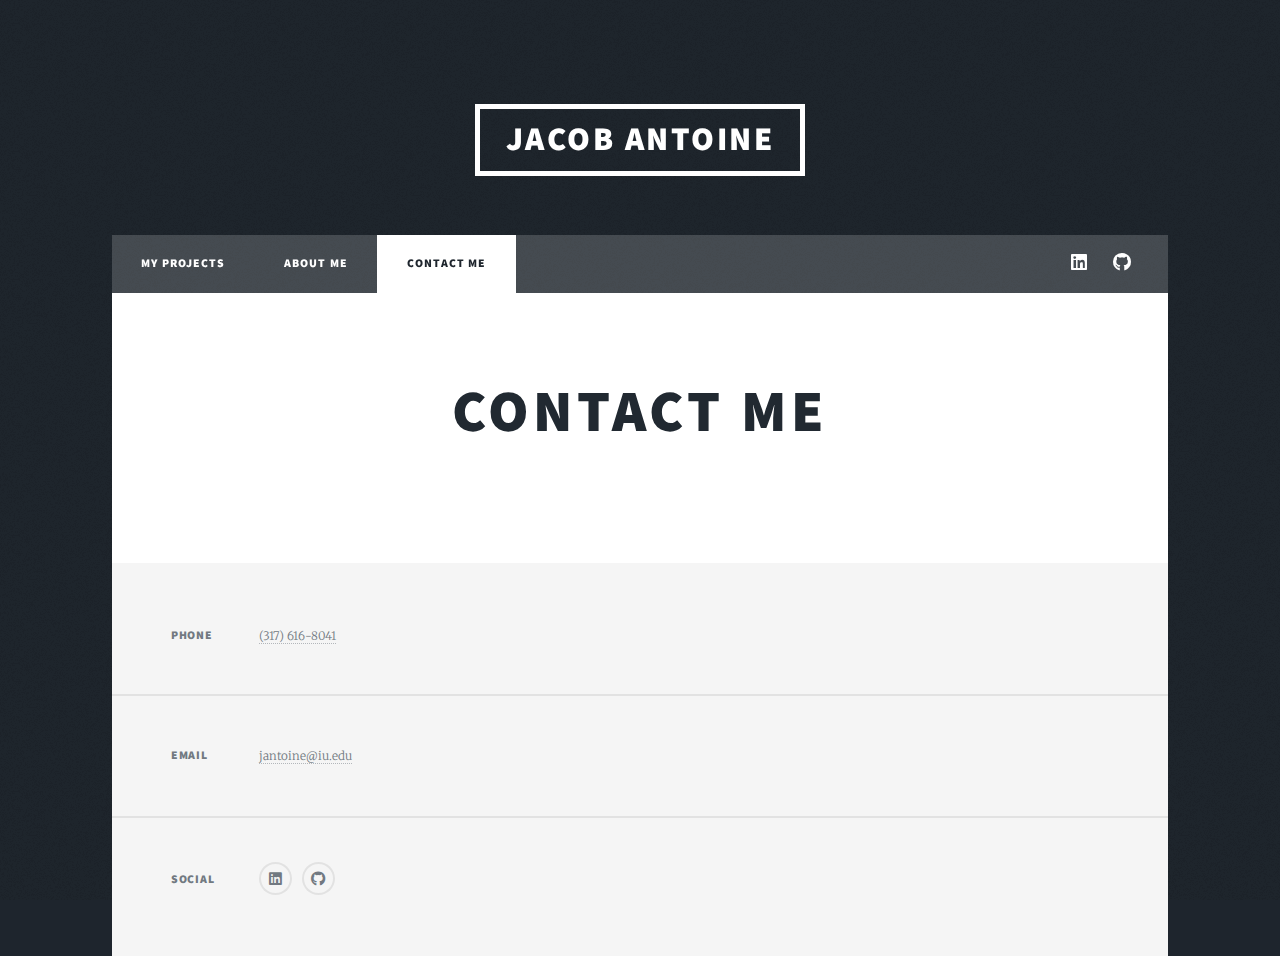
==== commit c27d7d6c: "Adding last files and changes" ====
--- a/elements.html
+++ b/elements.html
@@ -6,7 +6,7 @@
 -->
 <html>
 	<head>
-		<title>Elements Reference - Massively by HTML5 UP</title>
+		<title>Contact Me</title>
 		<meta charset="utf-8" />
 		<meta name="viewport" content="width=device-width, initial-scale=1, user-scalable=no" />
 		<link rel="stylesheet" href="assets/css/main.css" />
@@ -19,21 +19,19 @@
 
 				<!-- Header -->
 					<header id="header">
-						<a href="index.html" class="logo">Massively</a>
+						<a href="index.html" class="logo">Jacob Antoine</a>
 					</header>
 
 				<!-- Nav -->
 					<nav id="nav">
 						<ul class="links">
-							<li><a href="index.html">This is Massively</a></li>
-							<li><a href="generic.html">Generic Page</a></li>
-							<li class="active"><a href="elements.html">Elements Reference</a></li>
+							<li><a href="index.html">My Projects</a></li>
+							<li><a href="generic.html">About Me</a></li>
+							<li class="active"><a href="elements.html">Contact Me</a></li>
 						</ul>
 						<ul class="icons">
-							<li><a href="#" class="icon brands fa-twitter"><span class="label">Twitter</span></a></li>
-							<li><a href="#" class="icon brands fa-facebook-f"><span class="label">Facebook</span></a></li>
-							<li><a href="#" class="icon brands fa-instagram"><span class="label">Instagram</span></a></li>
-							<li><a href="#" class="icon brands fa-github"><span class="label">GitHub</span></a></li>
+								<li><a href="https://www.linkedin.com/in/jacob-antoine-8b0165134/" class="icon brands fa-linkedin" target="_blank"><span class="label">LinkedIn</span></a></li>
+								<li><a href="https://github.com/jacobnoah" class="icon brands fa-github" target="_blank"><span class="label">GitHub</span></a></li>
 						</ul>
 					</nav>
 
@@ -43,387 +41,9 @@
 						<!-- Post -->
 							<section class="post">
 								<header class="major">
-									<h1>Elements<br />
-									Reference</h1>
+									<h1>Contact Me</h1>
 								</header>
 
-								<!-- Text stuff -->
-									<h2>Text</h2>
-									<p>This is <b>bold</b> and this is <strong>strong</strong>. This is <i>italic</i> and this is <em>emphasized</em>.
-									This is <sup>superscript</sup> text and this is <sub>subscript</sub> text.
-									This is <u>underlined</u> and this is code: <code>for (;;) { ... }</code>.
-									Finally, this is a <a href="#">link</a>.</p>
-									<hr />
-									<h2>Heading Level 2</h2>
-									<h3>Heading Level 3</h3>
-									<h4>Heading Level 4</h4>
-									<h5>Heading Level 5</h5>
-									<h6>Heading Level 6</h6>
-									<hr />
-									<header>
-										<h2>Heading with a Subtitle</h2>
-										<p>Lorem ipsum dolor sit amet nullam id egestas urna aliquam</p>
-									</header>
-									<p>Nunc lacinia ante nunc ac lobortis. Interdum adipiscing gravida odio porttitor sem non mi integer non faucibus ornare mi ut ante amet placerat aliquet. Volutpat eu sed ante lacinia sapien lorem accumsan varius montes viverra nibh in adipiscing blandit tempus accumsan.</p>
-									<header>
-										<h3>Heading with a Subtitle</h3>
-										<p>Lorem ipsum dolor sit amet nullam id egestas urna aliquam</p>
-									</header>
-									<p>Nunc lacinia ante nunc ac lobortis. Interdum adipiscing gravida odio porttitor sem non mi integer non faucibus ornare mi ut ante amet placerat aliquet. Volutpat eu sed ante lacinia sapien lorem accumsan varius montes viverra nibh in adipiscing blandit tempus accumsan.</p>
-									<header>
-										<h4>Heading with a Subtitle</h4>
-										<p>Lorem ipsum dolor sit amet nullam id egestas urna aliquam</p>
-									</header>
-									<p>Nunc lacinia ante nunc ac lobortis. Interdum adipiscing gravida odio porttitor sem non mi integer non faucibus ornare mi ut ante amet placerat aliquet. Volutpat eu sed ante lacinia sapien lorem accumsan varius montes viverra nibh in adipiscing blandit tempus accumsan.</p>
-
-									<hr />
-
-								<!-- Lists -->
-									<h2>Lists</h2>
-									<div class="row">
-										<div class="col-6 col-12-small">
-
-											<h3>Unordered</h3>
-											<ul>
-												<li>Dolor pulvinar etiam.</li>
-												<li>Sagittis lorem eleifend.</li>
-												<li>Felis feugiat dolore viverra.</li>
-												<li>Dolor pulvinar etiam.</li>
-											</ul>
-
-											<h3>Alternate</h3>
-											<ul class="alt">
-												<li>Dolor pulvinar etiam etiam.</li>
-												<li>Sagittis adipiscing eleifend.</li>
-												<li>Felis enim dolore viverra.</li>
-												<li>Dolor pulvinar etiam etiam.</li>
-											</ul>
-
-										</div>
-										<div class="col-6 col-12-small">
-
-											<h3>Ordered</h3>
-											<ol>
-												<li>Dolor pulvinar etiam.</li>
-												<li>Etiam vel felis at viverra.</li>
-												<li>Felis enim feugiat magna.</li>
-												<li>Etiam vel felis nullam.</li>
-												<li>Felis enim et tempus.</li>
-											</ol>
-
-											<h3>Icons</h3>
-											<ul class="icons">
-												<li><a href="#" class="icon brands fa-twitter"><span class="label">Twitter</span></a></li>
-												<li><a href="#" class="icon brands fa-facebook-f"><span class="label">Facebook</span></a></li>
-												<li><a href="#" class="icon brands fa-instagram"><span class="label">Instagram</span></a></li>
-												<li><a href="#" class="icon brands fa-github"><span class="label">Github</span></a></li>
-												<li><a href="#" class="icon brands fa-dribbble"><span class="label">Dribbble</span></a></li>
-											</ul>
-											<ul class="icons alt">
-												<li><a href="#" class="icon brands alt fa-twitter"><span class="label">Twitter</span></a></li>
-												<li><a href="#" class="icon brands alt fa-facebook-f"><span class="label">Facebook</span></a></li>
-												<li><a href="#" class="icon brands alt fa-instagram"><span class="label">Instagram</span></a></li>
-												<li><a href="#" class="icon brands alt fa-github"><span class="label">Github</span></a></li>
-												<li><a href="#" class="icon brands alt fa-dribbble"><span class="label">Dribbble</span></a></li>
-											</ul>
-
-										</div>
-									</div>
-									<h3>Definition</h3>
-									<dl>
-										<dt>Item 1</dt>
-										<dd>
-											<p>Lorem ipsum dolor vestibulum ante ipsum primis in faucibus vestibulum. Blandit adipiscing eu felis iaculis volutpat ac adipiscing accumsan eu faucibus. Integer ac pellentesque praesent.</p>
-										</dd>
-										<dt>Item 2</dt>
-										<dd>
-											<p>Lorem ipsum dolor vestibulum ante ipsum primis in faucibus vestibulum. Blandit adipiscing eu felis iaculis volutpat ac adipiscing accumsan eu faucibus. Integer ac pellentesque praesent.</p>
-										</dd>
-										<dt>Item 3</dt>
-										<dd>
-											<p>Lorem ipsum dolor vestibulum ante ipsum primis in faucibus vestibulum. Blandit adipiscing eu felis iaculis volutpat ac adipiscing accumsan eu faucibus. Integer ac pellentesque praesent.</p>
-										</dd>
-									</dl>
-
-									<h3>Actions</h3>
-									<ul class="actions">
-										<li><a href="#" class="button primary">Primary</a></li>
-										<li><a href="#" class="button">Default</a></li>
-									</ul>
-									<ul class="actions small">
-										<li><a href="#" class="button primary small">Small</a></li>
-										<li><a href="#" class="button small">Small</a></li>
-									</ul>
-									<div class="row">
-										<div class="col-6 col-12-small">
-											<ul class="actions stacked">
-												<li><a href="#" class="button primary">Default</a></li>
-												<li><a href="#" class="button">Default</a></li>
-											</ul>
-										</div>
-										<div class="col-6 col-12-small">
-											<ul class="actions stacked">
-												<li><a href="#" class="button primary small">Small</a></li>
-												<li><a href="#" class="button small">Small</a></li>
-											</ul>
-										</div>
-									</div>
-									<div class="row">
-										<div class="col-6 col-12-small">
-											<ul class="actions stacked">
-												<li><a href="#" class="button primary fit">Default</a></li>
-												<li><a href="#" class="button fit">Default</a></li>
-											</ul>
-										</div>
-										<div class="col-6 col-12-small">
-											<ul class="actions stacked">
-												<li><a href="#" class="button primary small fit">Small</a></li>
-												<li><a href="#" class="button small fit">Small</a></li>
-											</ul>
-										</div>
-									</div>
-
-									<hr />
-
-								<!-- Blockquote -->
-									<h2>Blockquote</h2>
-									<blockquote>Fringilla nisl. Donec accumsan interdum nisi, quis tincidunt felis sagittis eget tempus euismod. Vestibulum ante ipsum primis in faucibus vestibulum. Blandit adipiscing eu felis iaculis volutpat ac adipiscing accumsan faucibus. Vestibulum ante ipsum primis in faucibus vestibulum. Blandit adipiscing eu felis.</blockquote>
-
-									<hr />
-
-								<!-- Table -->
-									<h2>Table</h2>
-
-									<h3>Default</h3>
-									<div class="table-wrapper">
-										<table>
-											<thead>
-												<tr>
-													<th>Name</th>
-													<th>Description</th>
-													<th>Price</th>
-												</tr>
-											</thead>
-											<tbody>
-												<tr>
-													<td>Item 1</td>
-													<td>Ante turpis integer aliquet porttitor.</td>
-													<td>29.99</td>
-												</tr>
-												<tr>
-													<td>Item 2</td>
-													<td>Vis ac commodo adipiscing arcu aliquet.</td>
-													<td>19.99</td>
-												</tr>
-												<tr>
-													<td>Item 3</td>
-													<td> Morbi faucibus arcu accumsan lorem.</td>
-													<td>29.99</td>
-												</tr>
-												<tr>
-													<td>Item 4</td>
-													<td>Vitae integer tempus condimentum.</td>
-													<td>19.99</td>
-												</tr>
-												<tr>
-													<td>Item 5</td>
-													<td>Ante turpis integer aliquet porttitor.</td>
-													<td>29.99</td>
-												</tr>
-											</tbody>
-											<tfoot>
-												<tr>
-													<td colspan="2"></td>
-													<td>100.00</td>
-												</tr>
-											</tfoot>
-										</table>
-									</div>
-
-									<h3>Alternate</h3>
-									<div class="table-wrapper">
-										<table class="alt">
-											<thead>
-												<tr>
-													<th>Name</th>
-													<th>Description</th>
-													<th>Price</th>
-												</tr>
-											</thead>
-											<tbody>
-												<tr>
-													<td>Item 1</td>
-													<td>Ante turpis integer aliquet porttitor.</td>
-													<td>29.99</td>
-												</tr>
-												<tr>
-													<td>Item 2</td>
-													<td>Vis ac commodo adipiscing arcu aliquet.</td>
-													<td>19.99</td>
-												</tr>
-												<tr>
-													<td>Item 3</td>
-													<td> Morbi faucibus arcu accumsan lorem.</td>
-													<td>29.99</td>
-												</tr>
-												<tr>
-													<td>Item 4</td>
-													<td>Vitae integer tempus condimentum.</td>
-													<td>19.99</td>
-												</tr>
-												<tr>
-													<td>Item 5</td>
-													<td>Ante turpis integer aliquet porttitor.</td>
-													<td>29.99</td>
-												</tr>
-											</tbody>
-											<tfoot>
-												<tr>
-													<td colspan="2"></td>
-													<td>100.00</td>
-												</tr>
-											</tfoot>
-										</table>
-									</div>
-
-									<hr />
-
-								<!-- Buttons -->
-									<h2>Buttons</h2>
-									<ul class="actions">
-										<li><a href="#" class="button primary">Primary</a></li>
-										<li><a href="#" class="button">Default</a></li>
-									</ul>
-									<ul class="actions">
-										<li><a href="#" class="button primary large">Large</a></li>
-										<li><a href="#" class="button">Default</a></li>
-										<li><a href="#" class="button small">Small</a></li>
-									</ul>
-									<ul class="actions fit">
-										<li><a href="#" class="button primary fit">Fit</a></li>
-										<li><a href="#" class="button fit">Fit</a></li>
-									</ul>
-									<ul class="actions fit small">
-										<li><a href="#" class="button primary fit small">Fit + Small</a></li>
-										<li><a href="#" class="button fit small">Fit + Small</a></li>
-									</ul>
-									<ul class="actions">
-										<li><a href="#" class="button primary icon solid fa-search">Icon</a></li>
-										<li><a href="#" class="button icon solid fa-download">Icon</a></li>
-									</ul>
-									<ul class="actions">
-										<li><span class="button primary disabled">Primary</span></li>
-										<li><span class="button disabled">Default</span></li>
-									</ul>
-
-									<hr />
-
-								<!-- Form -->
-									<h2>Form</h2>
-
-									<form method="post" action="#">
-										<div class="row gtr-uniform">
-											<div class="col-6 col-12-xsmall">
-												<input type="text" name="demo-name" id="demo-name" value="" placeholder="Name" />
-											</div>
-											<div class="col-6 col-12-xsmall">
-												<input type="email" name="demo-email" id="demo-email" value="" placeholder="Email" />
-											</div>
-											<!-- Break -->
-											<div class="col-12">
-												<select name="demo-category" id="demo-category">
-													<option value="">- Category -</option>
-													<option value="1">Manufacturing</option>
-													<option value="1">Shipping</option>
-													<option value="1">Administration</option>
-													<option value="1">Human Resources</option>
-												</select>
-											</div>
-											<!-- Break -->
-											<div class="col-4 col-12-small">
-												<input type="radio" id="demo-priority-low" name="demo-priority" checked>
-												<label for="demo-priority-low">Low</label>
-											</div>
-											<div class="col-4 col-12-small">
-												<input type="radio" id="demo-priority-normal" name="demo-priority">
-												<label for="demo-priority-normal">Normal</label>
-											</div>
-											<div class="col-4 col-12-small">
-												<input type="radio" id="demo-priority-high" name="demo-priority">
-												<label for="demo-priority-high">High</label>
-											</div>
-											<!-- Break -->
-											<div class="col-6 col-12-small">
-												<input type="checkbox" id="demo-copy" name="demo-copy">
-												<label for="demo-copy">Email me a copy</label>
-											</div>
-											<div class="col-6 col-12-small">
-												<input type="checkbox" id="demo-human" name="demo-human" checked>
-												<label for="demo-human">I am a human</label>
-											</div>
-											<!-- Break -->
-											<div class="col-12">
-												<textarea name="demo-message" id="demo-message" placeholder="Enter your message" rows="6"></textarea>
-											</div>
-											<!-- Break -->
-											<div class="col-12">
-												<ul class="actions">
-													<li><input type="submit" value="Send Message" class="primary" /></li>
-													<li><input type="reset" value="Reset" /></li>
-												</ul>
-											</div>
-										</div>
-									</form>
-
-									<hr />
-
-								<!-- Image -->
-									<h2>Image</h2>
-
-									<h3>Fit</h3>
-									<span class="image fit"><img src="images/pic01.jpg" alt="" /></span>
-									<div class="box alt">
-										<div class="row gtr-50 gtr-uniform">
-											<div class="col-4"><span class="image fit"><img src="images/pic02.jpg" alt="" /></span></div>
-											<div class="col-4"><span class="image fit"><img src="images/pic03.jpg" alt="" /></span></div>
-											<div class="col-4"><span class="image fit"><img src="images/pic04.jpg" alt="" /></span></div>
-											<!-- Break -->
-											<div class="col-4"><span class="image fit"><img src="images/pic04.jpg" alt="" /></span></div>
-											<div class="col-4"><span class="image fit"><img src="images/pic02.jpg" alt="" /></span></div>
-											<div class="col-4"><span class="image fit"><img src="images/pic03.jpg" alt="" /></span></div>
-											<!-- Break -->
-											<div class="col-4"><span class="image fit"><img src="images/pic03.jpg" alt="" /></span></div>
-											<div class="col-4"><span class="image fit"><img src="images/pic04.jpg" alt="" /></span></div>
-											<div class="col-4"><span class="image fit"><img src="images/pic02.jpg" alt="" /></span></div>
-										</div>
-									</div>
-
-									<h3>Left &amp; Right</h3>
-									<p><span class="image left"><img src="images/pic08.jpg" alt="" /></span>Lorem ipsum dolor sit accumsan interdum nisi, quis tincidunt felis sagittis eget. tempus euismod. Vestibulum ante ipsum primis in faucibus vestibulum. Blandit adipiscing eu felis iaculis volutpat ac adipiscing accumsan eu faucibus. Integer ac pellentesque praesent tincidunt felis sagittis eget. tempus euismod. Vestibulum ante ipsum primis sagittis eget. tempus euismod. Vestibulum ante ipsum primis in faucibus vestibulum. Blandit adipiscing eu felis iaculis volutpat ac adipiscing accumsan eu faucibus. Integer ac pellentesque praesent tincidunt felis sagittis eget. tempus euismod. Vestibulum ante ipsum primis in faucibus vestibulum. Blandit adipiscing eu felis iaculis volutpat ac adipiscing accumsan eu faucibus. Integer ac pellentesque praesent. Vestibulum ante ipsum primis in faucibus magna blandit adipiscing eu felis iaculis.</p>
-									<p><span class="image right"><img src="images/pic09.jpg" alt="" /></span>Lorem ipsum dolor sit accumsan interdum nisi, quis tincidunt felis sagittis eget. tempus euismod. Vestibulum ante ipsum primis in faucibus vestibulum. Blandit adipiscing eu felis iaculis volutpat ac adipiscing accumsan eu faucibus. Integer ac pellentesque praesent tincidunt felis sagittis eget. tempus euismod. Vestibulum ante ipsum primis sagittis eget. tempus euismod. Vestibulum ante ipsum primis in faucibus vestibulum. Blandit adipiscing eu felis iaculis volutpat ac adipiscing accumsan eu faucibus. Integer ac pellentesque praesent tincidunt felis sagittis eget. tempus euismod. Vestibulum ante ipsum primis in faucibus vestibulum. Blandit adipiscing eu felis iaculis volutpat ac adipiscing accumsan eu faucibus. Integer ac pellentesque praesent. Vestibulum ante ipsum primis in faucibus magna blandit adipiscing eu felis iaculis.</p>
-
-									<hr />
-
-								<!-- Box -->
-									<h2>Box</h2>
-									<div class="box">
-										<p>Felis sagittis eget tempus primis in faucibus vestibulum. Blandit adipiscing eu felis iaculis volutpat ac adipiscing accumsan eu faucibus. Integer ac pellentesque praesent tincidunt felis sagittis eget. tempus euismod. Magna sed etiam ante ipsum primis in faucibus vestibulum. Blandit adipiscing eu ipsum primis in faucibus vestibulum. Blandit adipiscing eu felis iaculis volutpat ac adipiscing accumsan eu faucibus lorem ipsum dolor sit amet nullam. Integer ac pellentesque praesent tincidunt felis sagittis eget. tempus euismod. Vestibulum ante ipsum primis sagittis eget. tempus euismod. Vestibulum ante ipsum primis in faucibus vestibulum. Blandit adipiscing eu felis iaculis volutpat ac adipiscing accumsan eu faucibus. Integer ac pellentesque praesent tincidunt felis sagittis eget. tempus euismod. Vestibulum ante ipsum primis in faucibus vestibulum. Blandit adipiscing eu felis iaculis volutpat ac adipiscing accumsan eu faucibus. Integer ac pellentesque praesent. Vestibulum ante ipsum primis in faucibus magna blandit adipiscing eu felis iaculis volutpat lorem ipsum dolor.</p>
-									</div>
-
-									<hr />
-
-								<!-- Preformatted Code -->
-									<h2>Preformatted</h2>
-									<pre><code>i = 0;
-
-while (!deck.isInOrder()) {
-    print 'Iteration ' + i;
-    deck.shuffle();
-    i++;
-}
-
-print 'It took ' + i + ' iterations to sort the deck.';
-</code></pre>
 
 							</section>
 
@@ -431,57 +51,30 @@
 
 				<!-- Footer -->
 					<footer id="footer">
-						<section>
-							<form method="post" action="#">
-								<div class="fields">
-									<div class="field">
-										<label for="name">Name</label>
-										<input type="text" name="name" id="name" />
-									</div>
-									<div class="field">
-										<label for="email">Email</label>
-										<input type="text" name="email" id="email" />
-									</div>
-									<div class="field">
-										<label for="message">Message</label>
-										<textarea name="message" id="message" rows="3"></textarea>
-									</div>
-								</div>
-								<ul class="actions">
-									<li><input type="submit" value="Send Message" /></li>
-								</ul>
-							</form>
-						</section>
 						<section class="split contact">
-							<section class="alt">
-								<h3>Address</h3>
-								<p>1234 Somewhere Road #87257<br />
-								Nashville, TN 00000-0000</p>
-							</section>
+							
 							<section>
 								<h3>Phone</h3>
-								<p><a href="#">(000) 000-0000</a></p>
+								<p><a href="tel:+13176168041">(317) 616-8041</a></p>
 							</section>
 							<section>
 								<h3>Email</h3>
-								<p><a href="#">info@untitled.tld</a></p>
+								<p><a href="email-to:jantoine@iu.edu">jantoine@iu.edu</a></p>
 							</section>
 							<section>
 								<h3>Social</h3>
 								<ul class="icons alt">
-									<li><a href="#" class="icon brands alt fa-twitter"><span class="label">Twitter</span></a></li>
-									<li><a href="#" class="icon brands alt fa-facebook-f"><span class="label">Facebook</span></a></li>
-									<li><a href="#" class="icon brands alt fa-instagram"><span class="label">Instagram</span></a></li>
-									<li><a href="#" class="icon brands alt fa-github"><span class="label">GitHub</span></a></li>
+										<li><a href="https://www.linkedin.com/in/jacob-antoine-8b0165134/" class="icon brands fa-linkedin" target="_blank"><span class="label">LinkedIn</span></a></li>
+										<li><a href="https://github.com/jacobnoah" class="icon brands fa-github" target="_blank"><span class="label">GitHub</span></a></li>
 								</ul>
 							</section>
 						</section>
 					</footer>
 
 				<!-- Copyright -->
-					<div id="copyright">
+					<!-- <div id="copyright">
 						<ul><li>&copy; Untitled</li><li>Design: <a href="https://html5up.net">HTML5 UP</a></li></ul>
-					</div>
+					</div> -->
 
 			</div>
 
--- a/assets/css/main.css
+++ b/assets/css/main.css
@@ -1,10 +1,10 @@
 @import url(fontawesome-all.min.css);
 @import url("https://fonts.googleapis.com/css?family=Merriweather:300,700,300italic,700italic|Source+Sans+Pro:900");
 
-/*
-	Massively by HTML5 UP
-	html5up.net | @ajlkn
-	Free for personal and commercial use under the CCA 3.0 license (html5up.net/license)
+/*
+	Massively by HTML5 UP
+	html5up.net | @ajlkn
+	Free for personal and commercial use under the CCA 3.0 license (html5up.net/license)
 */
 
 html, body, div, span, applet, object,
@@ -2060,7 +2060,37 @@
 	}
 
 /* Button */
-
+	.viewProject {
+		position : relative;
+	}
+
+	.overImage {
+		
+		display : none;
+		position : absolute;
+		margin-left: auto;
+		margin-right: auto;
+		left: 0;
+		right: 0;
+		top : 50%; 
+	}
+	.overPost {
+		
+		display : none;
+		position : absolute;
+		margin-left: auto;
+		margin-right: auto;
+		left: 0;
+		right: 0;
+		top : 20%; 
+	}
+	
+	a:hover + .overImage, .overImage:hover {
+		display: inline-block;
+	}
+	a:hover + .overPost, .overPost:hover {
+		display: inline-block;
+	}
 	input[type="submit"],
 	input[type="reset"],
 	input[type="button"],
@@ -2215,8 +2245,8 @@
 		input[type="button"]:hover,
 		button:hover,
 		.button:hover {
-			box-shadow: inset 0 0 0 2px #18bfef;
-			color: #18bfef !important;
+			box-shadow: inset 0 0 0 2px #1851ef;
+			color: #1851ef !important;
 		}
 
 		input[type="submit"].primary,
@@ -2622,6 +2652,7 @@
 			display: block;
 			margin: 2.5rem 0;
 			width: 100%;
+			border : 1px dashed black;
 		}
 
 			.image.fit:first-child {
@@ -2636,6 +2667,8 @@
 			display: block;
 			margin: 4rem 0;
 			width: 100%;
+			position : relative;
+			border: 1px dashed black;
 		}
 
 			.image.main:first-child {
